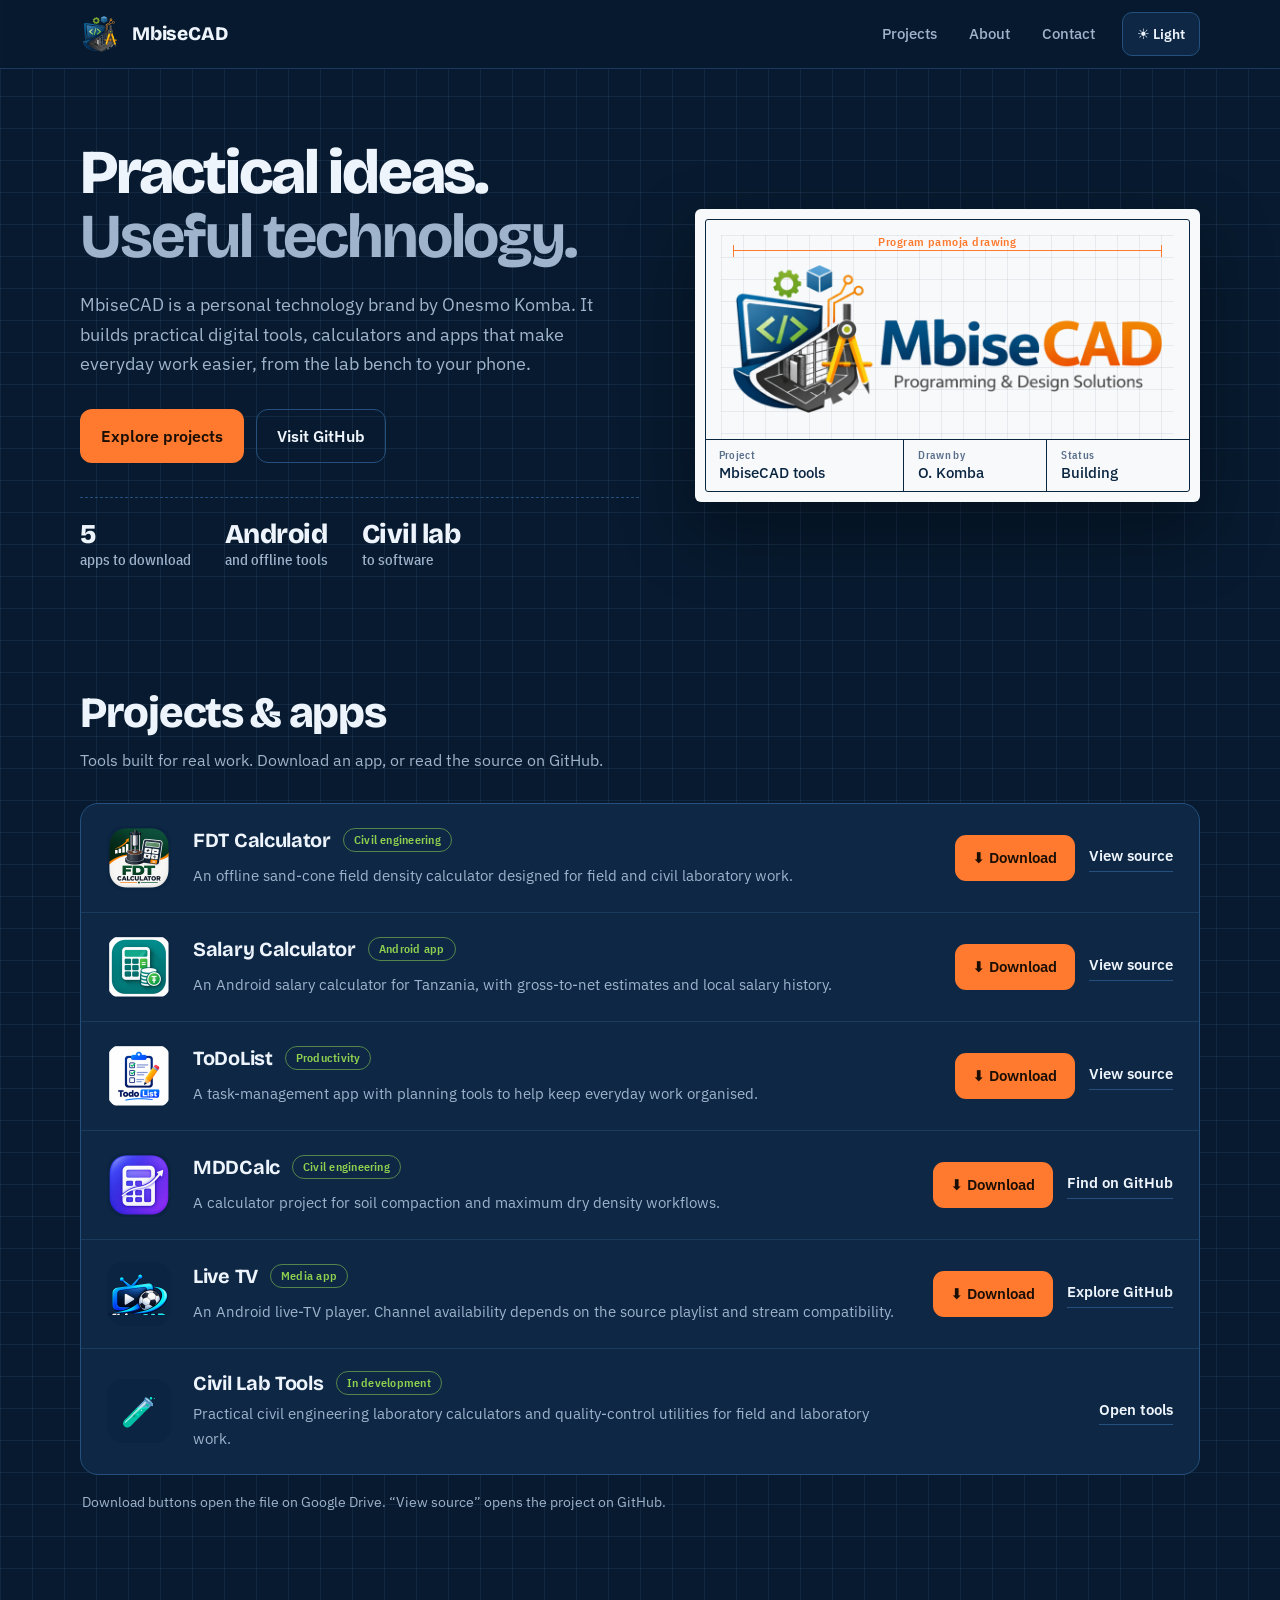
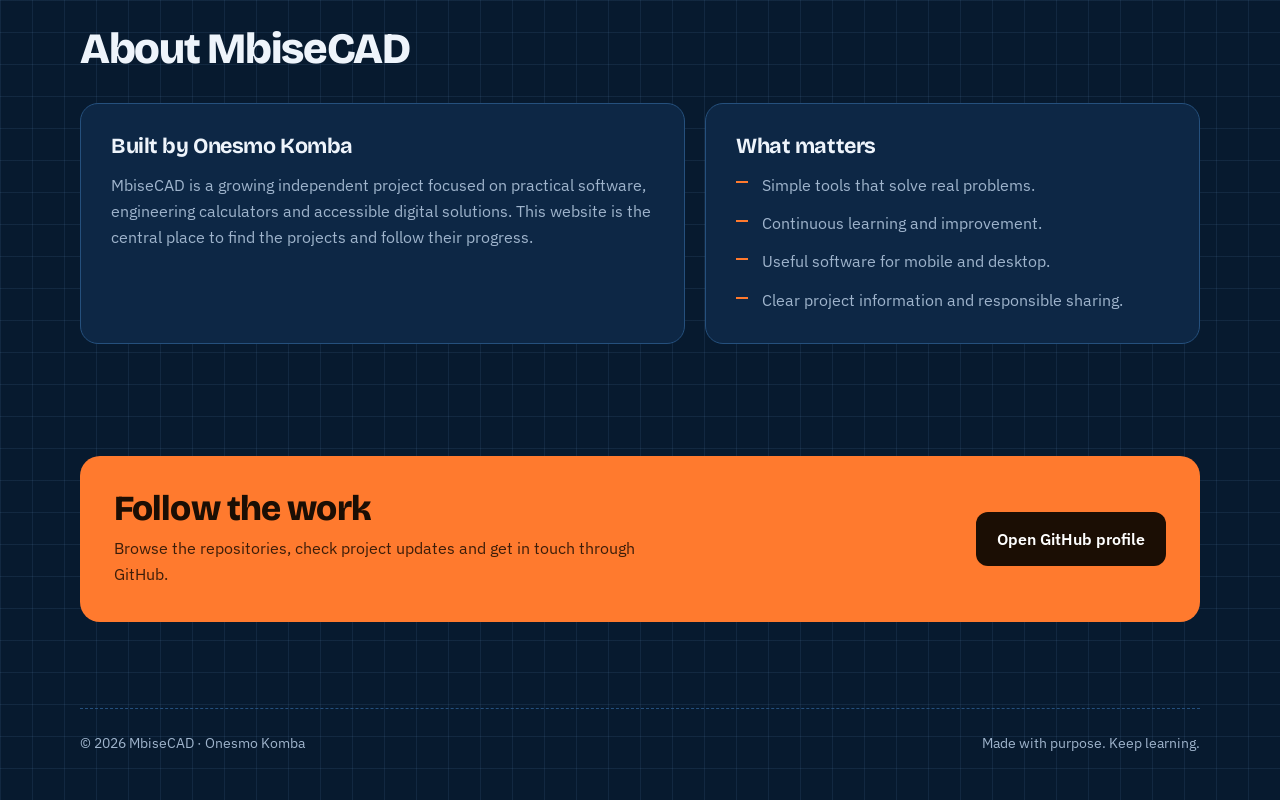
==== index.html @ a4524c9a "Update index.html" ====
<!doctype html>
<html lang="en">
<head>
  <meta charset="utf-8">
  <meta name="viewport" content="width=device-width, initial-scale=1">
  <meta name="theme-color" content="#071a2f">
  <link rel="icon" type="image/png" href="icons/mbisecad-mark.png">
  <link rel="apple-touch-icon" href="icons/mbisecad-mark.png">
  <meta name="description" content="MbiseCAD by Onesmo Komba — practical software, calculators and digital tools for engineers and everyday work.">
  <title>MbiseCAD — Program Pamoja Drawing</title>
  <link rel="preconnect" href="https://fonts.googleapis.com">
  <link rel="preconnect" href="https://fonts.gstatic.com" crossorigin>
  <link href="https://fonts.googleapis.com/css2?family=Bricolage+Grotesque:opsz,wght@12..96,500;12..96,700;12..96,800&family=IBM+Plex+Sans:wght@400;500;600&family=IBM+Plex+Sans+Condensed:wght@500;600&display=swap" rel="stylesheet">
  <style>
    :root{
      color-scheme:dark;
      --bg:#071a2f; --bg2:#0b2442; --panel:#0d2745; --line:#25507d; --line-soft:#1a3a5f;
      --text:#eef4fb; --muted:#9fb4cc; --orange:#ff7a2e; --orange-ink:#1b0e04; --green:#8fd14f;
      --grid:rgba(120,170,225,.10); --grid-strong:rgba(120,170,225,.18);
      --sheet:#f7f9fb; --sheet-ink:#0a2540; --sheet-line:#0a2540;
      --display:"Bricolage Grotesque","IBM Plex Sans",system-ui,sans-serif;
      --body:"IBM Plex Sans",system-ui,-apple-system,"Segoe UI",Roboto,Arial,sans-serif;
      --cond:"IBM Plex Sans Condensed","IBM Plex Sans",system-ui,sans-serif;
    }
    [data-theme="light"]{
      color-scheme:light;
      --bg:#f3f5f8; --bg2:#e9eef5; --panel:#ffffff; --line:#b9c6d8; --line-soft:#d9e1ec;
      --text:#0a2540; --muted:#4d6482; --orange:#e85d0c; --orange-ink:#ffffff; --green:#3f7d0a;
      --grid:rgba(10,37,64,.06); --grid-strong:rgba(10,37,64,.12);
    }
    *{box-sizing:border-box}
    html{scroll-behavior:smooth;scroll-padding-top:84px}
    body{margin:0;color:var(--text);font:400 1rem/1.65 var(--body);background-color:var(--bg);
      background-image:linear-gradient(var(--grid) 1px,transparent 1px),linear-gradient(90deg,var(--grid) 1px,transparent 1px);
      background-size:32px 32px;-webkit-font-smoothing:antialiased}
    a{color:inherit;text-decoration:none}
    img{max-width:100%}
    :focus-visible{outline:3px solid var(--orange);outline-offset:3px;border-radius:6px}
    .wrap{width:min(1120px,100% - 40px);margin-inline:auto}

    /* ---------- top bar ---------- */
    .topbar{position:sticky;top:0;z-index:10;background:color-mix(in srgb,var(--bg) 88%,transparent);backdrop-filter:blur(12px);border-bottom:1px solid var(--line-soft)}
    nav{display:flex;align-items:center;justify-content:space-between;gap:16px;min-height:68px}
    .brand{display:flex;align-items:center;gap:12px;font:800 1.2rem/1 var(--display);letter-spacing:-.01em}
    .logo{width:40px;height:40px;display:grid;place-items:center;border-radius:11px;background:var(--orange);color:var(--orange-ink);font-weight:800}
    .logo.has-img{background:none}
    .logo img{width:100%;height:100%;object-fit:contain;display:block}
    .navlinks{display:flex;align-items:center;gap:6px}
    .navlinks a.nl{padding:9px 13px;border-radius:10px;color:var(--muted);font-weight:500;font-size:.95rem}
    .navlinks a.nl:hover{color:var(--text);background:var(--bg2)}
    button{font:inherit;color:inherit;cursor:pointer}
    .theme{display:inline-flex;align-items:center;gap:8px;margin-left:8px;padding:9px 14px;border-radius:10px;border:1px solid var(--line);background:var(--panel);font-weight:600;font-size:.9rem}
    .theme:hover{border-color:var(--orange)}

    /* ---------- buttons ---------- */
    .btn{display:inline-flex;align-items:center;justify-content:center;gap:9px;padding:13px 20px;border-radius:12px;font-weight:600;border:1px solid transparent;transition:transform .15s,background .15s,border-color .15s}
    .btn.primary{background:var(--orange);color:var(--orange-ink)}
    .btn.primary:hover{transform:translateY(-1px);filter:brightness(1.06)}
    .btn.ghost{border-color:var(--line);background:transparent;color:var(--text)}
    .btn.ghost:hover{border-color:var(--orange)}

    /* ---------- hero ---------- */
    .hero{display:grid;grid-template-columns:minmax(0,1.05fr) minmax(0,.95fr);gap:56px;align-items:center;padding:72px 0 64px}
    .hero h1{font:800 clamp(2.4rem,5.2vw,3.9rem)/1.02 var(--display);letter-spacing:-.035em;margin:0 0 22px}
    .hero h1 span{display:block;color:var(--muted);font-weight:700}
    .lead{max-width:34rem;color:var(--muted);font-size:1.12rem;margin:0}
    .actions{display:flex;flex-wrap:wrap;gap:12px;margin-top:30px}
    .facts{display:grid;grid-template-columns:repeat(3,auto);justify-content:start;gap:10px 34px;margin:34px 0 0;padding:22px 0 0;border-top:1px dashed var(--line);list-style:none}
    .facts li{font:500 .95rem/1.3 var(--cond);color:var(--muted)}
    .facts b{display:block;font:800 1.7rem/1.1 var(--display);color:var(--text);letter-spacing:-.02em}

    /* drawing sheet (always light paper, like a printed drawing) */
    .sheet{position:relative;background:var(--sheet);color:var(--sheet-ink);border-radius:6px;padding:26px 26px 10px;box-shadow:0 30px 70px rgba(0,0,0,.35)}
    .sheet::before{content:"";position:absolute;inset:10px;border:1.5px solid var(--sheet-line);border-radius:3px;pointer-events:none}
    .sheet-art{position:relative;display:grid;place-items:center;padding:30px 12px 26px;
      background-image:linear-gradient(rgba(10,37,64,.07) 1px,transparent 1px),linear-gradient(90deg,rgba(10,37,64,.07) 1px,transparent 1px);background-size:22px 22px}
    .sheet-art img{width:100%;max-width:430px;height:auto;display:block}
    .dim-h{position:absolute;left:12px;right:12px;top:10px;height:12px;border-left:1.5px solid var(--orange);border-right:1.5px solid var(--orange);display:flex;align-items:center}
    .dim-h::before{content:"";flex:1;border-top:1.5px solid var(--orange)}
    .dim-h span{white-space:nowrap;position:absolute;left:50%;top:-9px;transform:translateX(-50%);background:var(--sheet);padding:0 8px;font:600 .72rem/1 var(--cond);color:var(--orange);letter-spacing:.04em}
    .titleblock{position:relative;display:grid;grid-template-columns:1.4fr 1fr 1fr;margin:0 -16px;border-top:1.5px solid var(--sheet-line)}
    .titleblock div{padding:9px 14px 10px;border-right:1.5px solid var(--sheet-line);font:500 .92rem/1.25 var(--body)}
    .titleblock div:last-child{border-right:0}
    .titleblock small{display:block;font:600 .68rem/1.2 var(--cond);color:#5a6f8a;letter-spacing:.03em;margin-bottom:2px}

    /* ---------- sections ---------- */
    section{padding:56px 0}
    .section-head{margin-bottom:30px;max-width:40rem}
    .section-head h2{font:800 clamp(1.9rem,4vw,2.7rem)/1.08 var(--display);letter-spacing:-.03em;margin:0 0 10px}
    .section-head p{margin:0;color:var(--muted)}

    /* ---------- project register ---------- */
    .register{border:1px solid var(--line);border-radius:18px;background:var(--panel);overflow:hidden}
    .project{display:grid;grid-template-columns:64px minmax(0,1fr) auto;gap:6px 22px;align-items:center;padding:22px 26px;border-top:1px solid var(--line-soft)}
    .project:first-child{border-top:0}
    .project:hover{background:color-mix(in srgb,var(--bg2) 60%,transparent)}
    .project-icon{grid-row:1 / span 2;width:64px;height:64px;border-radius:16px;overflow:hidden;display:grid;place-items:center;background:var(--bg2);font-size:1.8rem}
    .project-icon img{width:100%;height:100%;object-fit:contain;display:block}
    .project h3{margin:0;font:700 1.25rem/1.2 var(--display);letter-spacing:-.015em;display:flex;flex-wrap:wrap;align-items:center;gap:6px 12px}
    .tag{font:600 .74rem/1 var(--cond);letter-spacing:.02em;color:var(--green);border:1px solid color-mix(in srgb,var(--green) 55%,transparent);border-radius:99px;padding:5px 10px}
    .project p{grid-column:2;margin:0;color:var(--muted);font-size:.96rem;max-width:44rem}
    .links{grid-column:3;grid-row:1 / span 2;display:flex;align-items:center;gap:14px;justify-self:end}
    .dl{display:inline-flex;align-items:center;gap:8px;background:var(--orange);color:var(--orange-ink);font-weight:600;font-size:.93rem;padding:11px 18px;border-radius:11px;white-space:nowrap;transition:transform .15s,filter .15s}
    .dl:hover{transform:translateY(-1px);filter:brightness(1.07)}
    .project-link{font-weight:600;font-size:.93rem;color:var(--text);border-bottom:1.5px solid var(--line);padding-bottom:2px;white-space:nowrap}
    .project-link:hover{border-color:var(--orange)}
    .note{margin:16px 2px 0;color:var(--muted);font-size:.88rem}

    /* ---------- about ---------- */
    .about{display:grid;grid-template-columns:1.1fr .9fr;gap:20px}
    .panel{padding:30px;border:1px solid var(--line);border-radius:18px;background:var(--panel)}
    .panel h3{font:700 1.35rem/1.2 var(--display);letter-spacing:-.02em;margin:0 0 12px}
    .panel p{margin:0;color:var(--muted)}
    .panel ul{margin:0;padding:0;list-style:none;display:grid;gap:12px}
    .panel li{position:relative;padding-left:26px;color:var(--muted)}
    .panel li::before{content:"";position:absolute;left:0;top:.62em;width:12px;height:2px;background:var(--orange)}

    /* ---------- contact ---------- */
    .contact{display:flex;justify-content:space-between;align-items:center;gap:24px;padding:34px;border-radius:20px;background:var(--orange);color:var(--orange-ink)}
    .contact h2{font:800 clamp(1.6rem,3.4vw,2.2rem)/1.1 var(--display);letter-spacing:-.025em;margin:0 0 6px}
    .contact p{margin:0;max-width:34rem;opacity:.85}
    .contact .btn{background:var(--orange-ink);color:#fff;white-space:nowrap}
    [data-theme="light"] .contact .btn{background:#0a2540}

    footer{padding:30px 0 46px;color:var(--muted);font-size:.9rem}
    .foot{display:flex;justify-content:space-between;gap:10px 24px;flex-wrap:wrap;border-top:1px dashed var(--line);padding-top:22px}

    /* ---------- page-load reveal (hero only) ---------- */
    @media (prefers-reduced-motion:no-preference){
      .sheet{animation:draw .9s cubic-bezier(.2,.7,.2,1) both .1s}
      @keyframes draw{from{opacity:0;transform:translateY(14px)}to{opacity:1;transform:none}}
    }

    /* ---------- tablet ---------- */
    @media(max-width:900px){
      .hero{grid-template-columns:1fr;gap:40px;padding:48px 0 40px}
      .sheet{max-width:560px}
      .about{grid-template-columns:1fr}
      .project{grid-template-columns:64px minmax(0,1fr);padding:22px}
      .links{grid-column:1 / -1;grid-row:auto;justify-self:start;margin-top:12px}
      .project p{grid-column:2}
    }
    /* ---------- phone ---------- */
    @media(max-width:560px){
      .wrap{width:min(1120px,100% - 32px)}
      nav{min-height:60px}
      .navlinks a.nl{display:none}
      .hero{padding:34px 0 28px}
      .lead{font-size:1.05rem}
      .actions .btn{flex:1 1 100%}
      .facts{grid-template-columns:repeat(3,1fr);gap:12px 14px}.facts b{font-size:1.3rem}.facts li{font-size:.85rem}
      .sheet{padding:18px 18px 8px}
      .sheet::before{inset:7px}
      .sheet-art{padding:30px 4px 20px}
      .titleblock{margin:0 -11px;grid-template-columns:1fr 1fr}
      .titleblock div:first-child{grid-column:1 / -1;border-right:0;border-bottom:1.5px solid var(--sheet-line)}
      section{padding:38px 0}
      .project{grid-template-columns:52px minmax(0,1fr);gap:4px 14px;padding:18px 16px}
      .project-icon{width:52px;height:52px;border-radius:13px;grid-row:1}
      .project h3{font-size:1.12rem}
      .project p{grid-column:1 / -1;margin-top:8px}
      .links{width:100%}
      .dl{flex:1;justify-content:center;padding:13px 16px}
      .panel{padding:24px}
      .contact{flex-direction:column;align-items:stretch;padding:26px}
      .contact .btn{width:100%}
      .foot{flex-direction:column}
    }
  </style>
</head>
<body>
  <header class="topbar"><div class="wrap"><nav>
    <a class="brand" href="#home" aria-label="MbiseCAD home"><span class="logo has-img"><img src="icons/mbisecad-mark.png" alt="" width="40" height="40" onerror="this.parentNode.classList.remove('has-img');this.parentNode.textContent='M'"></span><span>MbiseCAD</span></a>
    <div class="navlinks"><a class="nl" href="#projects">Projects</a><a class="nl" href="#about">About</a><a class="nl" href="#contact">Contact</a><button class="theme" id="themeBtn" aria-label="Switch colour theme">☀️ Light</button></div>
  </nav></div></header>

  <main id="home" class="wrap">
    <section class="hero">
      <div>
        <h1>Practical ideas.<span>Useful technology.</span></h1>
        <p class="lead">MbiseCAD is a personal technology brand by Onesmo Komba. It builds practical digital tools, calculators and apps that make everyday work easier, from the lab bench to your phone.</p>
        <div class="actions"><a class="btn primary" href="#projects">Explore projects</a><a class="btn ghost" href="https://github.com/Onesmo3" target="_blank" rel="noopener">Visit GitHub</a></div>
        <ul class="facts"><li><b>5</b>apps to download</li><li><b>Android</b>and offline tools</li><li><b>Civil lab</b>to software</li></ul>
      </div>
      <aside class="sheet" aria-label="MbiseCAD drawing sheet">
        <div class="sheet-art"><div class="dim-h"><span>Program pamoja drawing</span></div><img src="icons/mbisecad.png" alt="MbiseCAD — Programming and Design Solutions" width="900" height="310"></div>
        <div class="titleblock">
          <div><small>Project</small>MbiseCAD tools</div>
          <div><small>Drawn by</small>O. Komba</div>
          <div><small>Status</small>Building</div>
        </div>
      </aside>
    </section>

    <section id="projects">
      <div class="section-head"><h2>Projects &amp; apps</h2><p>Tools built for real work. Download an app, or read the source on GitHub.</p></div>
      <div class="register">
        <article class="project"><div class="project-icon"><img src="icons/fdt-calculator.png" alt="" width="64" height="64" loading="lazy" onerror="this.parentNode.textContent='🧱'"></div><h3>FDT Calculator <span class="tag">Civil engineering</span></h3><p>An offline sand-cone field density calculator designed for field and civil laboratory work.</p><div class="links"><a class="dl" href="https://drive.google.com/file/d/1pfBmaiHFa2_1s1471nV9opbD_p_WuLFt/view?usp=drivesdk" target="_blank" rel="noopener" aria-label="Download FDT Calculator">⬇ Download</a><a class="project-link" href="https://github.com/Onesmo3/FDTCalculator" target="_blank" rel="noopener">View source</a></div></article>
        <article class="project"><div class="project-icon"><img src="icons/salary-calculator.png" alt="" width="64" height="64" loading="lazy" onerror="this.parentNode.textContent='💰'"></div><h3>Salary Calculator <span class="tag">Android app</span></h3><p>An Android salary calculator for Tanzania, with gross-to-net estimates and local salary history.</p><div class="links"><a class="dl" href="https://drive.google.com/file/d/1A5WQy_G2CgaFk5lJ-83B8U-H1wg8xvQA/view?usp=drivesdk" target="_blank" rel="noopener" aria-label="Download Salary Calculator">⬇ Download</a><a class="project-link" href="https://github.com/Onesmo3/salary-calculator" target="_blank" rel="noopener">View source</a></div></article>
        <article class="project"><div class="project-icon"><img src="icons/todolist.png" alt="" width="64" height="64" loading="lazy" onerror="this.parentNode.textContent='✅'"></div><h3>ToDoList <span class="tag">Productivity</span></h3><p>A task-management app with planning tools to help keep everyday work organised.</p><div class="links"><a class="dl" href="https://drive.google.com/file/d/1IDmyuLoMqn1oRq9Y16sAUbTruL3OjY_b/view?usp=drivesdk" target="_blank" rel="noopener" aria-label="Download ToDoList">⬇ Download</a><a class="project-link" href="https://github.com/Onesmo3/ToDoList" target="_blank" rel="noopener">View source</a></div></article>
        <article class="project"><div class="project-icon"><img src="icons/mddcalc.png" alt="" width="64" height="64" loading="lazy" onerror="this.parentNode.textContent='📐'"></div><h3>MDDCalc <span class="tag">Civil engineering</span></h3><p>A calculator project for soil compaction and maximum dry density workflows.</p><div class="links"><a class="dl" href="https://drive.google.com/file/d/1bcKDc5vq7shc47YhtPxCBYrmg8pyQi-m/view?usp=drivesdk" target="_blank" rel="noopener" aria-label="Download MDDCalc">⬇ Download</a><a class="project-link" href="https://github.com/Onesmo3?tab=repositories" target="_blank" rel="noopener">Find on GitHub</a></div></article>
        <article class="project"><div class="project-icon"><img src="icons/livetv.png" alt="" width="64" height="64" loading="lazy" onerror="this.parentNode.textContent='📺'"></div><h3>Live TV <span class="tag">Media app</span></h3><p>An Android live-TV player. Channel availability depends on the source playlist and stream compatibility.</p><div class="links"><a class="dl" href="https://drive.google.com/file/d/1sD_qbrTBcD0KZuTK9-Yahp0u1bMCgnyg/view?usp=drivesdk" target="_blank" rel="noopener" aria-label="Download Live TV">⬇ Download</a><a class="project-link" href="https://github.com/Onesmo3?tab=repositories" target="_blank" rel="noopener">Explore GitHub</a></div></article>
        <article class="project"><div class="project-icon"><img src="icons/civil-lab-tools.png" alt="" width="64" height="64" loading="lazy" onerror="this.parentNode.textContent='🧪'"></div><h3>Civil Lab Tools <span class="tag">In development</span></h3><p>Practical civil engineering laboratory calculators and quality-control utilities for field and laboratory work.</p><div class="links"><a class="project-link" href="civil-lab-tools.html">Open tools</a></div></article>
      </div>
      <p class="note">Download buttons open the file on Google Drive. “View source” opens the project on GitHub.</p>
    </section>

    <section id="about">
      <div class="section-head"><h2>About MbiseCAD</h2></div>
      <div class="about">
        <div class="panel"><h3>Built by Onesmo Komba</h3><p>MbiseCAD is a growing independent project focused on practical software, engineering calculators and accessible digital solutions. This website is the central place to find the projects and follow their progress.</p></div>
        <div class="panel"><h3>What matters</h3><ul><li>Simple tools that solve real problems.</li><li>Continuous learning and improvement.</li><li>Useful software for mobile and desktop.</li><li>Clear project information and responsible sharing.</li></ul></div>
      </div>
    </section>

    <section id="contact"><div class="contact"><div><h2>Follow the work</h2><p>Browse the repositories, check project updates and get in touch through GitHub.</p></div><a class="btn primary" href="https://github.com/Onesmo3" target="_blank" rel="noopener">Open GitHub profile</a></div></section>
  </main>

  <footer><div class="wrap"><div class="foot"><span>© <span id="year"></span> MbiseCAD · Onesmo Komba</span><span>Made with purpose. Keep learning.</span></div></div></footer>

  <script>
    const root=document.documentElement,btn=document.getElementById('themeBtn');
    function setTheme(theme){root.dataset.theme=theme;btn.textContent=theme==='dark'?'☀️ Light':'🌙 Dark';try{localStorage.setItem('mbisecad-theme',theme)}catch(e){}}
    let saved='dark';try{saved=localStorage.getItem('mbisecad-theme')||'dark'}catch(e){}setTheme(saved);
    btn.addEventListener('click',()=>setTheme(root.dataset.theme==='dark'?'light':'dark'));
    document.getElementById('year').textContent=new Date().getFullYear();
  </script>
</body>
</html>
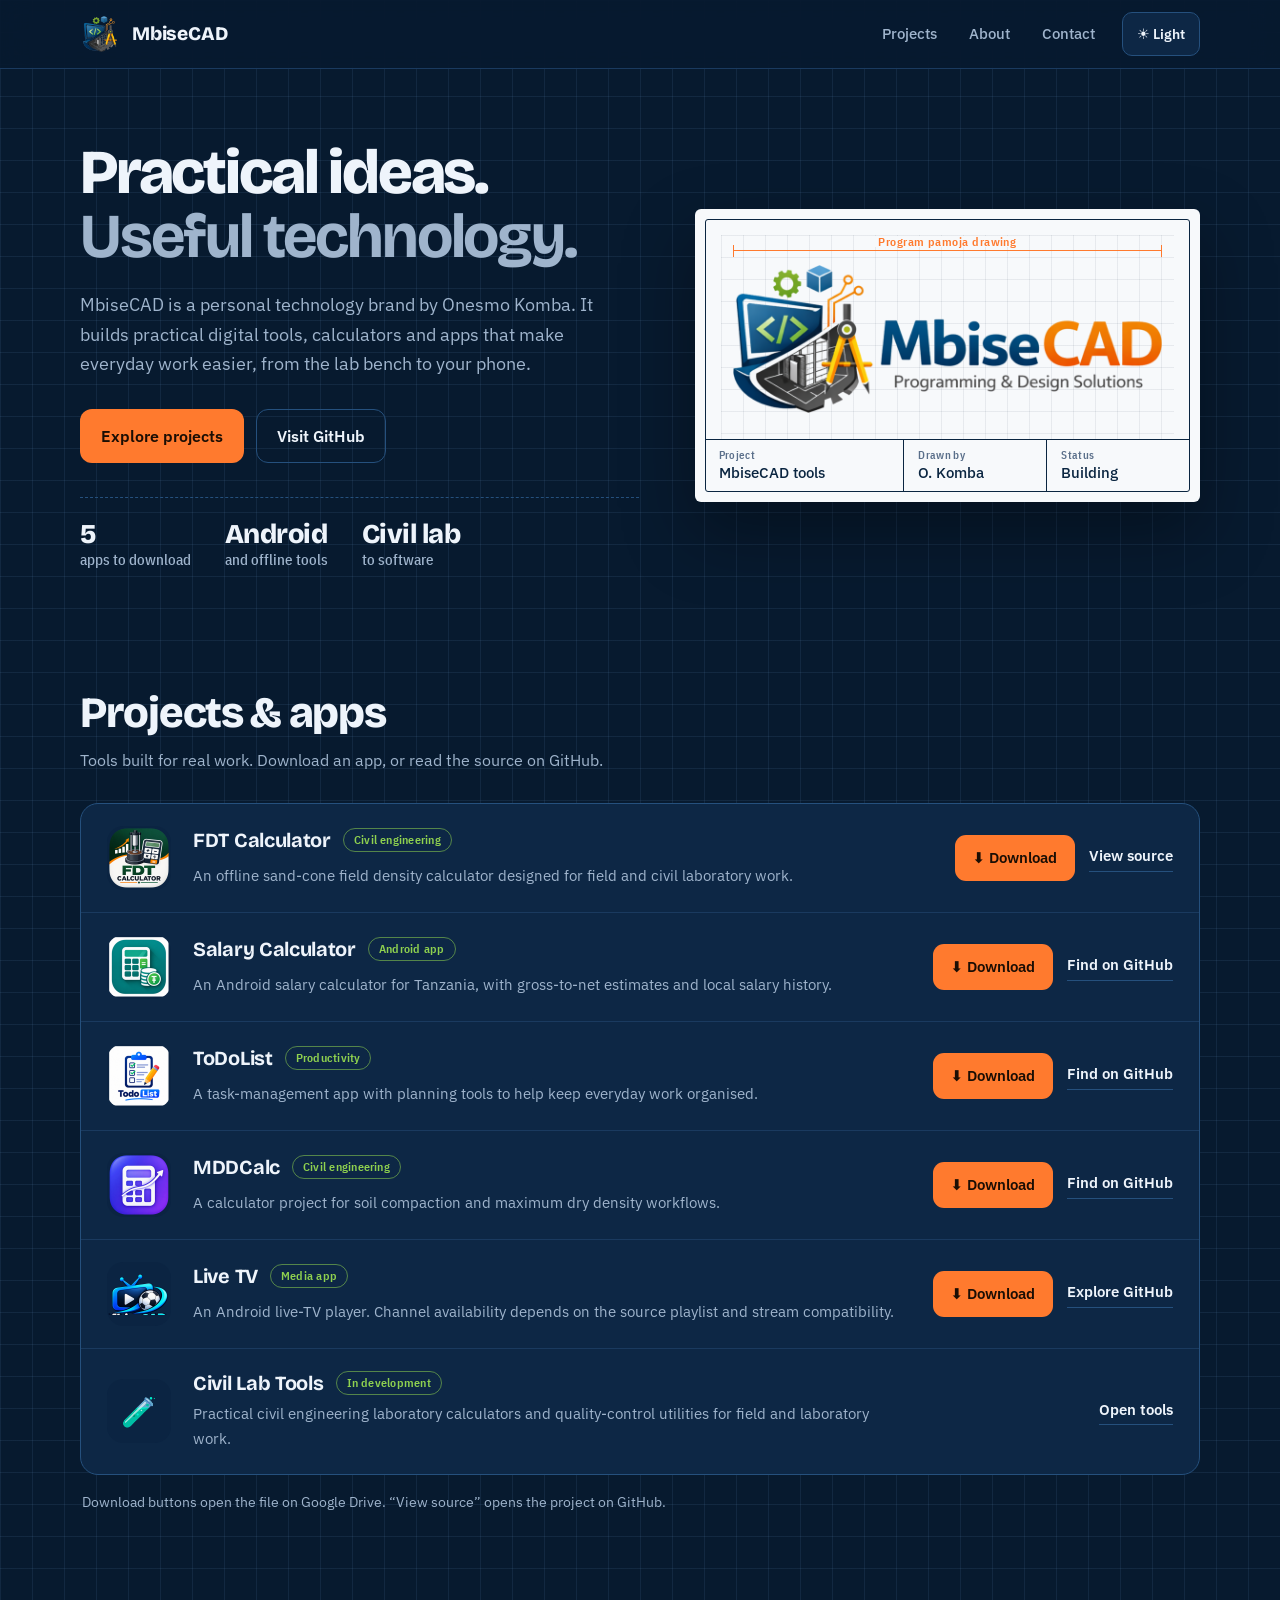
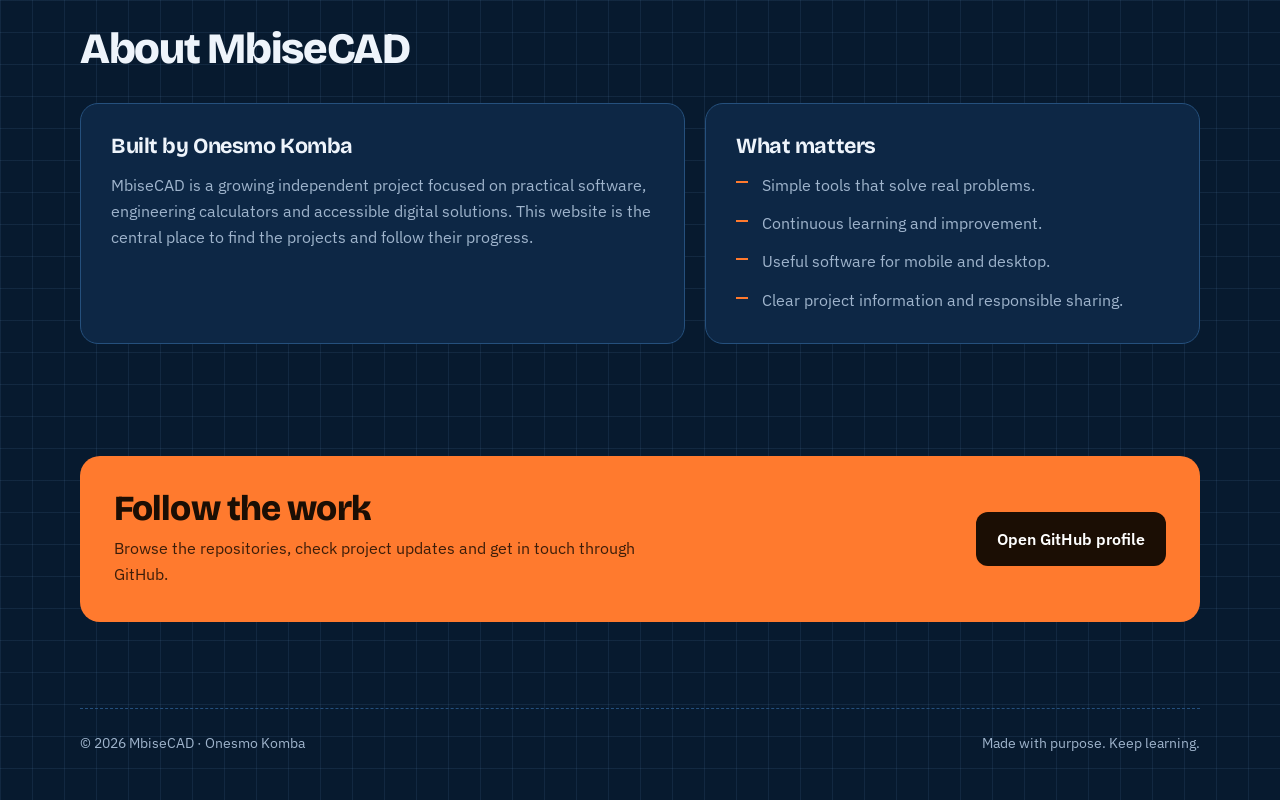
==== commit 2dfb485e: "Fix broken project source links - Salary Calculator repo does not exist, so point to the repositorie" ====
--- a/index.html
+++ b/index.html
@@ -196,8 +196,8 @@
       <div class="section-head"><h2>Projects &amp; apps</h2><p>Tools built for real work. Download an app, or read the source on GitHub.</p></div>
       <div class="register">
         <article class="project"><div class="project-icon"><img src="icons/fdt-calculator.png" alt="" width="64" height="64" loading="lazy" onerror="this.parentNode.textContent='🧱'"></div><h3>FDT Calculator <span class="tag">Civil engineering</span></h3><p>An offline sand-cone field density calculator designed for field and civil laboratory work.</p><div class="links"><a class="dl" href="https://drive.google.com/file/d/1pfBmaiHFa2_1s1471nV9opbD_p_WuLFt/view?usp=drivesdk" target="_blank" rel="noopener" aria-label="Download FDT Calculator">⬇ Download</a><a class="project-link" href="https://github.com/Onesmo3/FDTCalculator" target="_blank" rel="noopener">View source</a></div></article>
-        <article class="project"><div class="project-icon"><img src="icons/salary-calculator.png" alt="" width="64" height="64" loading="lazy" onerror="this.parentNode.textContent='💰'"></div><h3>Salary Calculator <span class="tag">Android app</span></h3><p>An Android salary calculator for Tanzania, with gross-to-net estimates and local salary history.</p><div class="links"><a class="dl" href="https://drive.google.com/file/d/1A5WQy_G2CgaFk5lJ-83B8U-H1wg8xvQA/view?usp=drivesdk" target="_blank" rel="noopener" aria-label="Download Salary Calculator">⬇ Download</a><a class="project-link" href="https://github.com/Onesmo3/salary-calculator" target="_blank" rel="noopener">View source</a></div></article>
-        <article class="project"><div class="project-icon"><img src="icons/todolist.png" alt="" width="64" height="64" loading="lazy" onerror="this.parentNode.textContent='✅'"></div><h3>ToDoList <span class="tag">Productivity</span></h3><p>A task-management app with planning tools to help keep everyday work organised.</p><div class="links"><a class="dl" href="https://drive.google.com/file/d/1IDmyuLoMqn1oRq9Y16sAUbTruL3OjY_b/view?usp=drivesdk" target="_blank" rel="noopener" aria-label="Download ToDoList">⬇ Download</a><a class="project-link" href="https://github.com/Onesmo3/ToDoList" target="_blank" rel="noopener">View source</a></div></article>
+        <article class="project"><div class="project-icon"><img src="icons/salary-calculator.png" alt="" width="64" height="64" loading="lazy" onerror="this.parentNode.textContent='💰'"></div><h3>Salary Calculator <span class="tag">Android app</span></h3><p>An Android salary calculator for Tanzania, with gross-to-net estimates and local salary history.</p><div class="links"><a class="dl" href="https://drive.google.com/file/d/1A5WQy_G2CgaFk5lJ-83B8U-H1wg8xvQA/view?usp=drivesdk" target="_blank" rel="noopener" aria-label="Download Salary Calculator">⬇ Download</a><a class="project-link" href="https://github.com/Onesmo3?tab=repositories" target="_blank" rel="noopener">Find on GitHub</a></div></article>
+        <article class="project"><div class="project-icon"><img src="icons/todolist.png" alt="" width="64" height="64" loading="lazy" onerror="this.parentNode.textContent='✅'"></div><h3>ToDoList <span class="tag">Productivity</span></h3><p>A task-management app with planning tools to help keep everyday work organised.</p><div class="links"><a class="dl" href="https://drive.google.com/file/d/1IDmyuLoMqn1oRq9Y16sAUbTruL3OjY_b/view?usp=drivesdk" target="_blank" rel="noopener" aria-label="Download ToDoList">⬇ Download</a><a class="project-link" href="https://github.com/Onesmo3?tab=repositories" target="_blank" rel="noopener">Find on GitHub</a></div></article>
         <article class="project"><div class="project-icon"><img src="icons/mddcalc.png" alt="" width="64" height="64" loading="lazy" onerror="this.parentNode.textContent='📐'"></div><h3>MDDCalc <span class="tag">Civil engineering</span></h3><p>A calculator project for soil compaction and maximum dry density workflows.</p><div class="links"><a class="dl" href="https://drive.google.com/file/d/1bcKDc5vq7shc47YhtPxCBYrmg8pyQi-m/view?usp=drivesdk" target="_blank" rel="noopener" aria-label="Download MDDCalc">⬇ Download</a><a class="project-link" href="https://github.com/Onesmo3?tab=repositories" target="_blank" rel="noopener">Find on GitHub</a></div></article>
         <article class="project"><div class="project-icon"><img src="icons/livetv.png" alt="" width="64" height="64" loading="lazy" onerror="this.parentNode.textContent='📺'"></div><h3>Live TV <span class="tag">Media app</span></h3><p>An Android live-TV player. Channel availability depends on the source playlist and stream compatibility.</p><div class="links"><a class="dl" href="https://drive.google.com/file/d/1sD_qbrTBcD0KZuTK9-Yahp0u1bMCgnyg/view?usp=drivesdk" target="_blank" rel="noopener" aria-label="Download Live TV">⬇ Download</a><a class="project-link" href="https://github.com/Onesmo3?tab=repositories" target="_blank" rel="noopener">Explore GitHub</a></div></article>
         <article class="project"><div class="project-icon"><img src="icons/civil-lab-tools.png" alt="" width="64" height="64" loading="lazy" onerror="this.parentNode.textContent='🧪'"></div><h3>Civil Lab Tools <span class="tag">In development</span></h3><p>Practical civil engineering laboratory calculators and quality-control utilities for field and laboratory work.</p><div class="links"><a class="project-link" href="civil-lab-tools.html">Open tools</a></div></article>
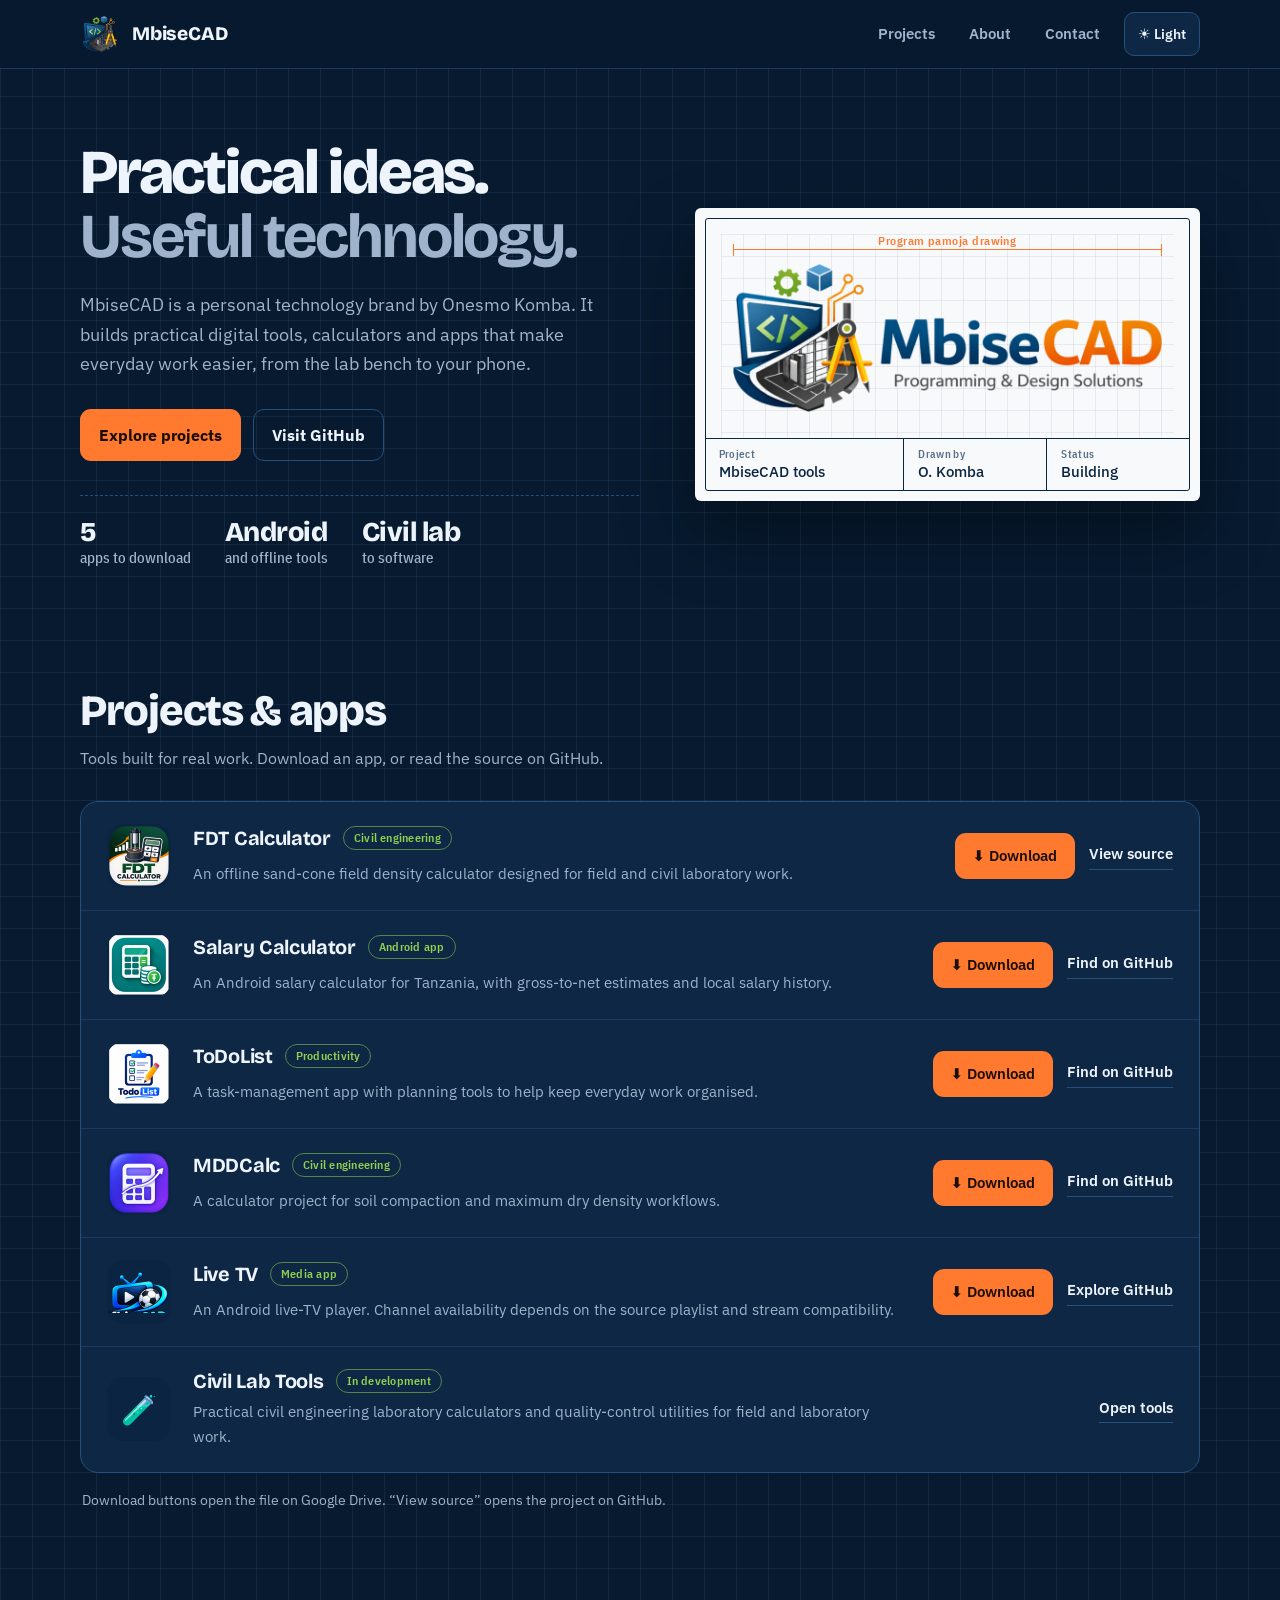
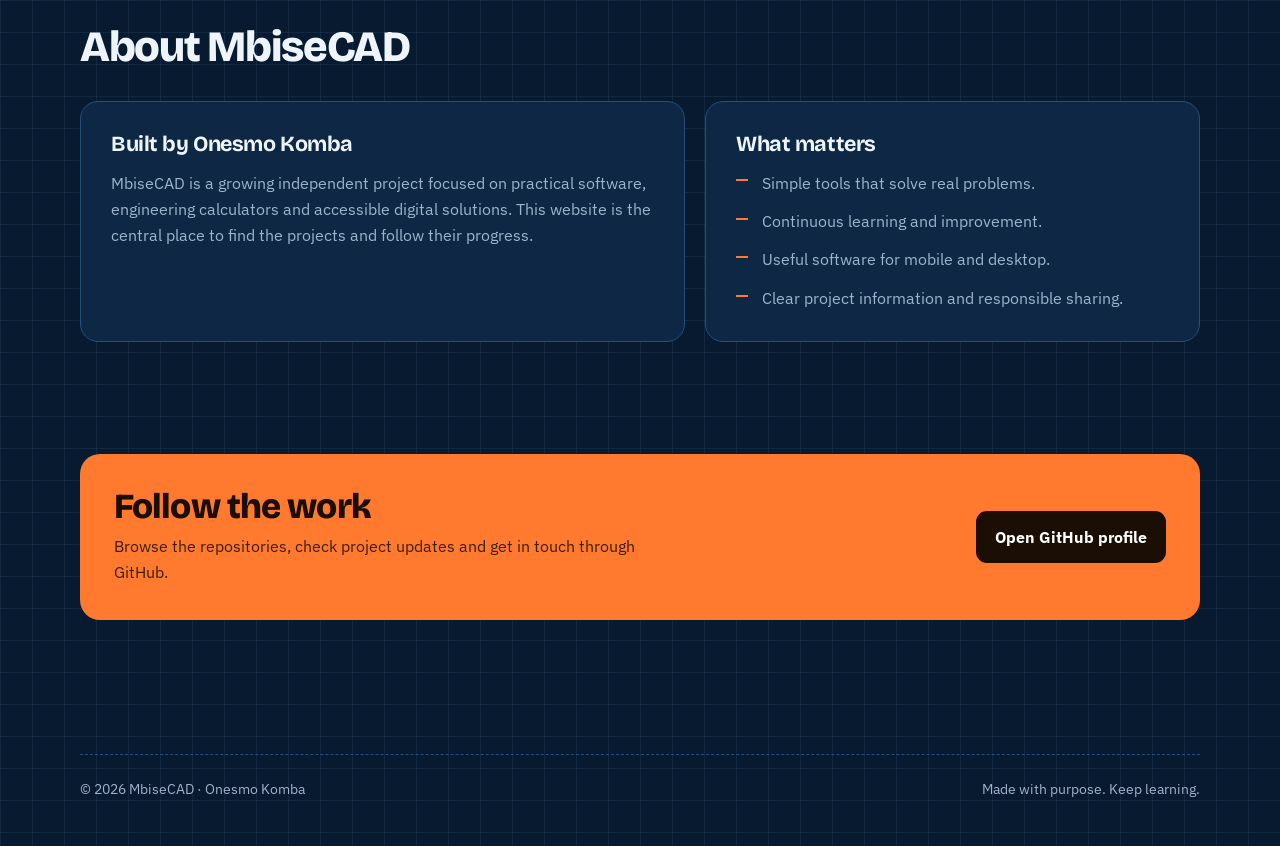
==== commit e5e68bfa: "Unify site CSS and add shared tool utilities - Move index.html inline CSS into assets/shared.css + a" ====
--- a/index.html
+++ b/index.html
@@ -11,167 +11,17 @@
   <link rel="preconnect" href="https://fonts.googleapis.com">
   <link rel="preconnect" href="https://fonts.gstatic.com" crossorigin>
   <link href="https://fonts.googleapis.com/css2?family=Bricolage+Grotesque:opsz,wght@12..96,500;12..96,700;12..96,800&family=IBM+Plex+Sans:wght@400;500;600&family=IBM+Plex+Sans+Condensed:wght@500;600&display=swap" rel="stylesheet">
-  <style>
-    :root{
-      color-scheme:dark;
-      --bg:#071a2f; --bg2:#0b2442; --panel:#0d2745; --line:#25507d; --line-soft:#1a3a5f;
-      --text:#eef4fb; --muted:#9fb4cc; --orange:#ff7a2e; --orange-ink:#1b0e04; --green:#8fd14f;
-      --grid:rgba(120,170,225,.10); --grid-strong:rgba(120,170,225,.18);
-      --sheet:#f7f9fb; --sheet-ink:#0a2540; --sheet-line:#0a2540;
-      --display:"Bricolage Grotesque","IBM Plex Sans",system-ui,sans-serif;
-      --body:"IBM Plex Sans",system-ui,-apple-system,"Segoe UI",Roboto,Arial,sans-serif;
-      --cond:"IBM Plex Sans Condensed","IBM Plex Sans",system-ui,sans-serif;
-    }
-    [data-theme="light"]{
-      color-scheme:light;
-      --bg:#f3f5f8; --bg2:#e9eef5; --panel:#ffffff; --line:#b9c6d8; --line-soft:#d9e1ec;
-      --text:#0a2540; --muted:#4d6482; --orange:#e85d0c; --orange-ink:#ffffff; --green:#3f7d0a;
-      --grid:rgba(10,37,64,.06); --grid-strong:rgba(10,37,64,.12);
-    }
-    *{box-sizing:border-box}
-    html{scroll-behavior:smooth;scroll-padding-top:84px}
-    body{margin:0;color:var(--text);font:400 1rem/1.65 var(--body);background-color:var(--bg);
-      background-image:linear-gradient(var(--grid) 1px,transparent 1px),linear-gradient(90deg,var(--grid) 1px,transparent 1px);
-      background-size:32px 32px;-webkit-font-smoothing:antialiased}
-    a{color:inherit;text-decoration:none}
-    img{max-width:100%}
-    :focus-visible{outline:3px solid var(--orange);outline-offset:3px;border-radius:6px}
-    .wrap{width:min(1120px,100% - 40px);margin-inline:auto}
-
-    /* ---------- top bar ---------- */
-    .topbar{position:sticky;top:0;z-index:10;background:color-mix(in srgb,var(--bg) 88%,transparent);backdrop-filter:blur(12px);border-bottom:1px solid var(--line-soft)}
-    nav{display:flex;align-items:center;justify-content:space-between;gap:16px;min-height:68px}
-    .brand{display:flex;align-items:center;gap:12px;font:800 1.2rem/1 var(--display);letter-spacing:-.01em}
-    .logo{width:40px;height:40px;display:grid;place-items:center;border-radius:11px;background:var(--orange);color:var(--orange-ink);font-weight:800}
-    .logo.has-img{background:none}
-    .logo img{width:100%;height:100%;object-fit:contain;display:block}
-    .navlinks{display:flex;align-items:center;gap:6px}
-    .navlinks a.nl{padding:9px 13px;border-radius:10px;color:var(--muted);font-weight:500;font-size:.95rem}
-    .navlinks a.nl:hover{color:var(--text);background:var(--bg2)}
-    button{font:inherit;color:inherit;cursor:pointer}
-    .theme{display:inline-flex;align-items:center;gap:8px;margin-left:8px;padding:9px 14px;border-radius:10px;border:1px solid var(--line);background:var(--panel);font-weight:600;font-size:.9rem}
-    .theme:hover{border-color:var(--orange)}
-
-    /* ---------- buttons ---------- */
-    .btn{display:inline-flex;align-items:center;justify-content:center;gap:9px;padding:13px 20px;border-radius:12px;font-weight:600;border:1px solid transparent;transition:transform .15s,background .15s,border-color .15s}
-    .btn.primary{background:var(--orange);color:var(--orange-ink)}
-    .btn.primary:hover{transform:translateY(-1px);filter:brightness(1.06)}
-    .btn.ghost{border-color:var(--line);background:transparent;color:var(--text)}
-    .btn.ghost:hover{border-color:var(--orange)}
-
-    /* ---------- hero ---------- */
-    .hero{display:grid;grid-template-columns:minmax(0,1.05fr) minmax(0,.95fr);gap:56px;align-items:center;padding:72px 0 64px}
-    .hero h1{font:800 clamp(2.4rem,5.2vw,3.9rem)/1.02 var(--display);letter-spacing:-.035em;margin:0 0 22px}
-    .hero h1 span{display:block;color:var(--muted);font-weight:700}
-    .lead{max-width:34rem;color:var(--muted);font-size:1.12rem;margin:0}
-    .actions{display:flex;flex-wrap:wrap;gap:12px;margin-top:30px}
-    .facts{display:grid;grid-template-columns:repeat(3,auto);justify-content:start;gap:10px 34px;margin:34px 0 0;padding:22px 0 0;border-top:1px dashed var(--line);list-style:none}
-    .facts li{font:500 .95rem/1.3 var(--cond);color:var(--muted)}
-    .facts b{display:block;font:800 1.7rem/1.1 var(--display);color:var(--text);letter-spacing:-.02em}
-
-    /* drawing sheet (always light paper, like a printed drawing) */
-    .sheet{position:relative;background:var(--sheet);color:var(--sheet-ink);border-radius:6px;padding:26px 26px 10px;box-shadow:0 30px 70px rgba(0,0,0,.35)}
-    .sheet::before{content:"";position:absolute;inset:10px;border:1.5px solid var(--sheet-line);border-radius:3px;pointer-events:none}
-    .sheet-art{position:relative;display:grid;place-items:center;padding:30px 12px 26px;
-      background-image:linear-gradient(rgba(10,37,64,.07) 1px,transparent 1px),linear-gradient(90deg,rgba(10,37,64,.07) 1px,transparent 1px);background-size:22px 22px}
-    .sheet-art img{width:100%;max-width:430px;height:auto;display:block}
-    .dim-h{position:absolute;left:12px;right:12px;top:10px;height:12px;border-left:1.5px solid var(--orange);border-right:1.5px solid var(--orange);display:flex;align-items:center}
-    .dim-h::before{content:"";flex:1;border-top:1.5px solid var(--orange)}
-    .dim-h span{white-space:nowrap;position:absolute;left:50%;top:-9px;transform:translateX(-50%);background:var(--sheet);padding:0 8px;font:600 .72rem/1 var(--cond);color:var(--orange);letter-spacing:.04em}
-    .titleblock{position:relative;display:grid;grid-template-columns:1.4fr 1fr 1fr;margin:0 -16px;border-top:1.5px solid var(--sheet-line)}
-    .titleblock div{padding:9px 14px 10px;border-right:1.5px solid var(--sheet-line);font:500 .92rem/1.25 var(--body)}
-    .titleblock div:last-child{border-right:0}
-    .titleblock small{display:block;font:600 .68rem/1.2 var(--cond);color:#5a6f8a;letter-spacing:.03em;margin-bottom:2px}
-
-    /* ---------- sections ---------- */
-    section{padding:56px 0}
-    .section-head{margin-bottom:30px;max-width:40rem}
-    .section-head h2{font:800 clamp(1.9rem,4vw,2.7rem)/1.08 var(--display);letter-spacing:-.03em;margin:0 0 10px}
-    .section-head p{margin:0;color:var(--muted)}
-
-    /* ---------- project register ---------- */
-    .register{border:1px solid var(--line);border-radius:18px;background:var(--panel);overflow:hidden}
-    .project{display:grid;grid-template-columns:64px minmax(0,1fr) auto;gap:6px 22px;align-items:center;padding:22px 26px;border-top:1px solid var(--line-soft)}
-    .project:first-child{border-top:0}
-    .project:hover{background:color-mix(in srgb,var(--bg2) 60%,transparent)}
-    .project-icon{grid-row:1 / span 2;width:64px;height:64px;border-radius:16px;overflow:hidden;display:grid;place-items:center;background:var(--bg2);font-size:1.8rem}
-    .project-icon img{width:100%;height:100%;object-fit:contain;display:block}
-    .project h3{margin:0;font:700 1.25rem/1.2 var(--display);letter-spacing:-.015em;display:flex;flex-wrap:wrap;align-items:center;gap:6px 12px}
-    .tag{font:600 .74rem/1 var(--cond);letter-spacing:.02em;color:var(--green);border:1px solid color-mix(in srgb,var(--green) 55%,transparent);border-radius:99px;padding:5px 10px}
-    .project p{grid-column:2;margin:0;color:var(--muted);font-size:.96rem;max-width:44rem}
-    .links{grid-column:3;grid-row:1 / span 2;display:flex;align-items:center;gap:14px;justify-self:end}
-    .dl{display:inline-flex;align-items:center;gap:8px;background:var(--orange);color:var(--orange-ink);font-weight:600;font-size:.93rem;padding:11px 18px;border-radius:11px;white-space:nowrap;transition:transform .15s,filter .15s}
-    .dl:hover{transform:translateY(-1px);filter:brightness(1.07)}
-    .project-link{font-weight:600;font-size:.93rem;color:var(--text);border-bottom:1.5px solid var(--line);padding-bottom:2px;white-space:nowrap}
-    .project-link:hover{border-color:var(--orange)}
-    .note{margin:16px 2px 0;color:var(--muted);font-size:.88rem}
-
-    /* ---------- about ---------- */
-    .about{display:grid;grid-template-columns:1.1fr .9fr;gap:20px}
-    .panel{padding:30px;border:1px solid var(--line);border-radius:18px;background:var(--panel)}
-    .panel h3{font:700 1.35rem/1.2 var(--display);letter-spacing:-.02em;margin:0 0 12px}
-    .panel p{margin:0;color:var(--muted)}
-    .panel ul{margin:0;padding:0;list-style:none;display:grid;gap:12px}
-    .panel li{position:relative;padding-left:26px;color:var(--muted)}
-    .panel li::before{content:"";position:absolute;left:0;top:.62em;width:12px;height:2px;background:var(--orange)}
-
-    /* ---------- contact ---------- */
-    .contact{display:flex;justify-content:space-between;align-items:center;gap:24px;padding:34px;border-radius:20px;background:var(--orange);color:var(--orange-ink)}
-    .contact h2{font:800 clamp(1.6rem,3.4vw,2.2rem)/1.1 var(--display);letter-spacing:-.025em;margin:0 0 6px}
-    .contact p{margin:0;max-width:34rem;opacity:.85}
-    .contact .btn{background:var(--orange-ink);color:#fff;white-space:nowrap}
-    [data-theme="light"] .contact .btn{background:#0a2540}
-
-    footer{padding:30px 0 46px;color:var(--muted);font-size:.9rem}
-    .foot{display:flex;justify-content:space-between;gap:10px 24px;flex-wrap:wrap;border-top:1px dashed var(--line);padding-top:22px}
-
-    /* ---------- page-load reveal (hero only) ---------- */
-    @media (prefers-reduced-motion:no-preference){
-      .sheet{animation:draw .9s cubic-bezier(.2,.7,.2,1) both .1s}
-      @keyframes draw{from{opacity:0;transform:translateY(14px)}to{opacity:1;transform:none}}
-    }
-
-    /* ---------- tablet ---------- */
-    @media(max-width:900px){
-      .hero{grid-template-columns:1fr;gap:40px;padding:48px 0 40px}
-      .sheet{max-width:560px}
-      .about{grid-template-columns:1fr}
-      .project{grid-template-columns:64px minmax(0,1fr);padding:22px}
-      .links{grid-column:1 / -1;grid-row:auto;justify-self:start;margin-top:12px}
-      .project p{grid-column:2}
-    }
-    /* ---------- phone ---------- */
-    @media(max-width:560px){
-      .wrap{width:min(1120px,100% - 32px)}
-      nav{min-height:60px}
-      .navlinks a.nl{display:none}
-      .hero{padding:34px 0 28px}
-      .lead{font-size:1.05rem}
-      .actions .btn{flex:1 1 100%}
-      .facts{grid-template-columns:repeat(3,1fr);gap:12px 14px}.facts b{font-size:1.3rem}.facts li{font-size:.85rem}
-      .sheet{padding:18px 18px 8px}
-      .sheet::before{inset:7px}
-      .sheet-art{padding:30px 4px 20px}
-      .titleblock{margin:0 -11px;grid-template-columns:1fr 1fr}
-      .titleblock div:first-child{grid-column:1 / -1;border-right:0;border-bottom:1.5px solid var(--sheet-line)}
-      section{padding:38px 0}
-      .project{grid-template-columns:52px minmax(0,1fr);gap:4px 14px;padding:18px 16px}
-      .project-icon{width:52px;height:52px;border-radius:13px;grid-row:1}
-      .project h3{font-size:1.12rem}
-      .project p{grid-column:1 / -1;margin-top:8px}
-      .links{width:100%}
-      .dl{flex:1;justify-content:center;padding:13px 16px}
-      .panel{padding:24px}
-      .contact{flex-direction:column;align-items:stretch;padding:26px}
-      .contact .btn{width:100%}
-      .foot{flex-direction:column}
-    }
-  </style>
+  <link rel="stylesheet" href="assets/shared.css">
+  <link rel="stylesheet" href="assets/home.css">
+  <script>
+    /* Weka theme mapema ili kuepuka flash ya rangi */
+    try{document.documentElement.dataset.theme=localStorage.getItem('mbisecad-theme')||'dark'}catch(e){document.documentElement.dataset.theme='dark'}
+  </script>
 </head>
 <body>
   <header class="topbar"><div class="wrap"><nav>
-    <a class="brand" href="#home" aria-label="MbiseCAD home"><span class="logo has-img"><img src="icons/mbisecad-mark.png" alt="" width="40" height="40" onerror="this.parentNode.classList.remove('has-img');this.parentNode.textContent='M'"></span><span>MbiseCAD</span></a>
-    <div class="navlinks"><a class="nl" href="#projects">Projects</a><a class="nl" href="#about">About</a><a class="nl" href="#contact">Contact</a><button class="theme" id="themeBtn" aria-label="Switch colour theme">☀️ Light</button></div>
+    <a class="brand" href="#home" aria-label="MbiseCAD home"><span class="logo logo-badge has-img"><img src="icons/mbisecad-mark.png" alt="" width="40" height="40" onerror="this.parentNode.classList.remove('has-img');this.parentNode.textContent='M'"></span><span>MbiseCAD</span></a>
+    <div class="navright"><a class="navlink" href="#projects">Projects</a><a class="navlink" href="#about">About</a><a class="navlink" href="#contact">Contact</a><button class="theme" id="themeBtn" aria-label="Switch colour theme">☀️ Light</button></div>
   </nav></div></header>
 
   <main id="home" class="wrap">
@@ -218,12 +68,6 @@
 
   <footer><div class="wrap"><div class="foot"><span>© <span id="year"></span> MbiseCAD · Onesmo Komba</span><span>Made with purpose. Keep learning.</span></div></div></footer>
 
-  <script>
-    const root=document.documentElement,btn=document.getElementById('themeBtn');
-    function setTheme(theme){root.dataset.theme=theme;btn.textContent=theme==='dark'?'☀️ Light':'🌙 Dark';try{localStorage.setItem('mbisecad-theme',theme)}catch(e){}}
-    let saved='dark';try{saved=localStorage.getItem('mbisecad-theme')||'dark'}catch(e){}setTheme(saved);
-    btn.addEventListener('click',()=>setTheme(root.dataset.theme==='dark'?'light':'dark'));
-    document.getElementById('year').textContent=new Date().getFullYear();
-  </script>
+  <script src="assets/shared.js"></script>
 </body>
 </html>
--- a/assets/shared.css
+++ b/assets/shared.css
@@ -0,0 +1,175 @@
+/* ==========================================================
+   MbiseCAD — shared.css
+   Design tokens, layout na components za pamoja kwa kurasa zote.
+   Ukurasa wa nyumbani unaongeza assets/home.css.
+   ========================================================== */
+
+:root{
+  color-scheme:dark;
+  --bg:#071a2f; --bg2:#0b2442; --panel:#0d2745;
+  --line:#25507d; --line-soft:#1a3a5f;
+  --text:#eef4fb; --muted:#9fb4cc;
+  --orange:#ff7a2e; --orange-ink:#1b0e04; --green:#8fd14f;
+  --grid:rgba(120,170,225,.10); --grid-strong:rgba(120,170,225,.18);
+  --sheet:#f7f9fb; --sheet-ink:#0a2540; --sheet-line:#0a2540;
+  --display:"Bricolage Grotesque","IBM Plex Sans",system-ui,sans-serif;
+  --body:"IBM Plex Sans",system-ui,-apple-system,"Segoe UI",Roboto,Arial,sans-serif;
+  --cond:"IBM Plex Sans Condensed","IBM Plex Sans",system-ui,sans-serif;
+}
+[data-theme="light"]{
+  color-scheme:light;
+  --bg:#f3f5f8; --bg2:#e9eef5; --panel:#ffffff;
+  --line:#b9c6d8; --line-soft:#d9e1ec;
+  --text:#0a2540; --muted:#4d6482;
+  --orange:#e85d0c; --orange-ink:#ffffff; --green:#3f7d0a;
+  --grid:rgba(10,37,64,.06); --grid-strong:rgba(10,37,64,.12);
+}
+
+/* ---------- base ---------- */
+*{box-sizing:border-box}
+html{scroll-behavior:smooth;scroll-padding-top:84px}
+body{
+  margin:0; color:var(--text); font:400 1rem/1.65 var(--body);
+  background:var(--bg);
+  background-image:linear-gradient(var(--grid) 1px,transparent 1px),linear-gradient(90deg,var(--grid) 1px,transparent 1px);
+  background-size:32px 32px;
+  -webkit-font-smoothing:antialiased;
+}
+a{color:inherit;text-decoration:none}
+img{max-width:100%}
+button,input,select{font:inherit}
+button{cursor:pointer}
+.wrap{width:min(1120px,100% - 40px);margin:auto}
+:focus-visible{outline:3px solid var(--orange);outline-offset:3px;border-radius:6px}
+
+/* ---------- top bar ---------- */
+.topbar{position:sticky;top:0;z-index:10;background:color-mix(in srgb,var(--bg) 88%,transparent);backdrop-filter:blur(12px);border-bottom:1px solid var(--line-soft)}
+nav{display:flex;align-items:center;justify-content:space-between;gap:16px;min-height:68px}
+.brand{display:flex;align-items:center;gap:12px;font:800 1.2rem/1 var(--display);letter-spacing:-.01em}
+.logo{width:40px;height:40px;border-radius:11px;object-fit:contain;display:block}
+.logo-badge{display:grid;place-items:center;background:var(--orange);color:var(--orange-ink);font-weight:800}
+.logo-badge img{width:100%;height:100%;object-fit:contain;display:block}
+.logo-badge.has-img{background:none}
+.navright{display:flex;align-items:center;gap:6px;flex-wrap:wrap}
+.navlink,.theme{padding:9px 13px;border:1px solid var(--line);border-radius:10px;background:var(--panel);font-weight:600;font-size:.95rem;color:var(--text)}
+.theme{display:inline-flex;align-items:center;gap:8px;margin-left:4px;font-size:.9rem}
+.navlink:hover,.theme:hover{border-color:var(--orange);color:var(--text)}
+
+/* ---------- buttons ---------- */
+.btn,.primary,.secondary{display:inline-flex;align-items:center;justify-content:center;gap:8px;padding:12px 18px;border-radius:11px;border:1px solid transparent;font-weight:700;transition:transform .15s,background .15s,border-color .15s,filter .15s}
+.btn.small{padding:6px 10px;font-size:.85rem}
+.btn.primary,.primary{background:var(--orange);color:var(--orange-ink)}
+.btn.secondary,.secondary{background:var(--bg2);border-color:var(--line);color:var(--text)}
+.btn.ghost{border-color:var(--line);background:transparent;color:var(--text)}
+.btn.primary:hover,.primary:hover{transform:translateY(-1px);filter:brightness(1.06)}
+.btn.secondary:hover,.secondary:hover,.btn.ghost:hover{border-color:var(--orange)}
+
+/* ---------- page header ---------- */
+main{padding-bottom:48px}
+.hero{padding:58px 0 30px}
+.eyebrow{font:600 .8rem var(--cond);letter-spacing:.12em;text-transform:uppercase;color:var(--green)}
+h1,h2,h3{font-family:var(--display);line-height:1.1;letter-spacing:-.025em}
+h1{font-size:clamp(2.2rem,5vw,3.6rem);margin:10px 0 14px}
+.lead{max-width:720px;color:var(--muted);font-size:1.08rem;margin:0}
+.crumbs{margin:0 0 14px;font-size:.9rem;color:var(--muted)}
+.crumbs a{border-bottom:1px solid var(--line)}
+.crumbs a:hover{border-color:var(--orange);color:var(--text)}
+.section-head{margin:30px 0 18px}
+.section-head h2{font-size:1.65rem;margin:0 0 8px}
+.section-head p{color:var(--muted);margin:0}
+
+/* ---------- grid + cards ---------- */
+.grid{display:grid;grid-template-columns:repeat(3,minmax(0,1fr));gap:16px}
+.grid-2{display:grid;grid-template-columns:repeat(2,minmax(0,1fr));gap:16px}
+.card,.tool{background:var(--panel);border:1px solid var(--line);border-radius:16px;padding:22px}
+.card h3,.tool h3{font-size:1.2rem;margin:0 0 8px}
+.card p,.tool p{color:var(--muted);margin:0}
+.symbol{font-size:1.55rem;margin-bottom:12px}
+.status{display:inline-block;margin-top:16px;padding:5px 10px;border:1px solid var(--line);border-radius:99px;color:var(--green);font:600 .75rem var(--cond)}
+.status.planned{color:var(--muted)}
+
+/* kadi/kiungo cha tool kwenye hub */
+a.card{display:block;transition:transform .15s,border-color .15s}
+a.card:hover{border-color:var(--orange);transform:translateY(-2px)}
+.tool-list{list-style:none;margin:14px 0 0;padding:0;display:grid;gap:8px}
+.tool-list a{display:flex;justify-content:space-between;align-items:center;gap:10px;padding:10px 12px;border:1px solid var(--line-soft);border-radius:10px;background:var(--bg2);font-weight:600;font-size:.95rem}
+.tool-list a:hover{border-color:var(--orange)}
+.tool-list .soon{display:flex;justify-content:space-between;gap:10px;padding:10px 12px;border:1px dashed var(--line-soft);border-radius:10px;color:var(--muted);font-size:.95rem}
+.tool-list small{font:600 .72rem var(--cond);color:var(--muted)}
+
+/* ---------- tool layout + forms ---------- */
+.tool-layout{display:grid;grid-template-columns:1.1fr .9fr;gap:18px}
+.tool{padding:26px}
+.stack{margin-top:18px}
+.fields{display:grid;grid-template-columns:1fr 1fr;gap:14px}
+.fields.mt{margin-top:18px}
+.field label{display:block;color:var(--muted);font-size:.9rem;margin-bottom:6px}
+.field input,.field select{width:100%;padding:12px 13px;border:1px solid var(--line);border-radius:10px;background:var(--bg2);color:var(--text)}
+.hint{font-size:.82rem;color:var(--muted);margin:8px 0 0}
+.actions{display:flex;gap:10px;flex-wrap:wrap;margin-top:18px}
+
+/* ---------- results ---------- */
+.result{display:flex;flex-direction:column;justify-content:center;min-height:100%;background:var(--bg2)}
+.result .value{font:800 clamp(2rem,5vw,3rem)/1.1 var(--display);color:var(--green);margin:10px 0}
+.result small{color:var(--muted)}
+.formula{margin-top:18px;padding:12px;border-left:3px solid var(--orange);background:color-mix(in srgb,var(--bg2) 65%,transparent);color:var(--muted);font-size:.9rem}
+.notice{margin-top:18px;padding:15px 18px;border:1px dashed var(--line);border-radius:12px;color:var(--muted);font-size:.9rem}
+
+/* ---------- tables + chart ---------- */
+.head-row{display:flex;align-items:center;justify-content:space-between;gap:12px;flex-wrap:wrap}
+.head-row h3{margin:0}
+.head-row .actions{margin:0}
+.table-scroll{overflow-x:auto;margin-top:16px}
+.data-table{width:100%;border-collapse:collapse;min-width:760px;font-size:.9rem}
+.data-table th{text-align:left;padding:10px;border-bottom:1px solid var(--line)}
+.data-table td{padding:10px;border-bottom:1px solid var(--line-soft)}
+.data-table .num{text-align:right}
+.data-table .empty{padding:14px;color:var(--muted)}
+.chart-wrap{width:100%;overflow:hidden;margin-top:12px}
+.chart-wrap canvas{display:block;width:100%;max-width:100%;height:320px}
+
+/* ---------- footer ---------- */
+.footer{border-top:1px dashed var(--line);padding:22px 0 36px;color:var(--muted);font-size:.9rem;display:flex;justify-content:space-between;gap:12px;flex-wrap:wrap}
+
+/* ---------- print / save as PDF ---------- */
+.print-head{display:none}
+@media print{
+  :root{color-scheme:light}
+  html,body{background:#fff!important;color:#000!important}
+  body{background-image:none!important;font-size:11pt}
+  .topbar,.navright,.navlink,.theme,.actions,.notice,.hint,.crumbs,.eyebrow,footer,.foot{display:none!important}
+  .wrap{width:100%;max-width:none}
+  main{padding:0}
+  section{padding:0!important}
+  .print-head{display:block;margin:0 0 14px;padding:0 0 8px;border-bottom:2px solid #000}
+  .print-head h1{font:700 16pt/1.2 var(--display);margin:0 0 4px}
+  .print-head .meta{font:400 9.5pt/1.45 var(--body);color:#222}
+  .card,.tool,.result{border:1px solid #bbb!important;background:#fff!important;box-shadow:none!important;break-inside:avoid}
+  .tool-layout,.grid,.grid-2{grid-template-columns:1fr 1fr!important;gap:10px}
+  .result{min-height:0}
+  .result .value{color:#000!important}
+  .formula{border-left-color:#000;background:#f4f4f4!important}
+  .data-table{font-size:9pt;min-width:0!important}
+  .data-table th,.data-table td{border-color:#bbb!important}
+  .data-table input{padding:2px 4px;border:0!important;background:#fff!important;color:#000!important;text-align:right}
+  .table-scroll{overflow:visible}
+  .chart-wrap canvas{max-height:280px}
+  a{color:#000!important}
+}
+
+/* ---------- responsive ---------- */
+@media(max-width:800px){
+  .grid{grid-template-columns:repeat(2,minmax(0,1fr))}
+  .tool-layout{grid-template-columns:1fr}
+}
+@media(max-width:560px){
+  .wrap{width:min(1120px,100% - 32px)}
+  nav{min-height:60px}
+  .brand{font-size:1rem}
+  .logo{width:34px;height:34px}
+  .navlink,.theme{font-size:.82rem;padding:8px}
+  .hero{padding:38px 0 18px}
+  .grid,.grid-2{grid-template-columns:1fr}
+  .fields{grid-template-columns:1fr}
+  .tool{padding:20px}
+}
--- a/assets/home.css
+++ b/assets/home.css
@@ -0,0 +1,117 @@
+/* ==========================================================
+   MbiseCAD — home.css
+   Mitindo ya ukurasa wa nyumbani tu (index.html).
+   Inapakiwa baada ya assets/shared.css.
+   ========================================================== */
+
+section{padding:56px 0}
+.section-head{max-width:40rem;margin:0 0 30px}
+.section-head h2{font:800 clamp(1.9rem,4vw,2.7rem)/1.08 var(--display);letter-spacing:-.03em;margin:0 0 10px}
+.section-head p{margin:0;color:var(--muted)}
+
+/* nav ya nyumbani: viungo bila border, kama zamani */
+.navright .navlink{border-color:transparent;background:transparent;color:var(--muted)}
+.navright .navlink:hover{color:var(--text);background:var(--bg2);border-color:transparent}
+
+/* ---------- hero ---------- */
+.hero{display:grid;grid-template-columns:minmax(0,1.05fr) minmax(0,.95fr);gap:56px;align-items:center;padding:72px 0 64px}
+.hero h1{font:800 clamp(2.4rem,5.2vw,3.9rem)/1.02 var(--display);letter-spacing:-.035em;margin:0 0 22px}
+.hero h1 span{display:block;color:var(--muted);font-weight:700}
+.lead{max-width:34rem;font-size:1.12rem}
+.actions{margin-top:30px;gap:12px}
+.facts{display:grid;grid-template-columns:repeat(3,auto);justify-content:start;gap:10px 34px;margin:34px 0 0;padding:22px 0 0;border-top:1px dashed var(--line);list-style:none}
+.facts li{font:500 .95rem/1.3 var(--cond);color:var(--muted)}
+.facts b{display:block;font:800 1.7rem/1.1 var(--display);color:var(--text);letter-spacing:-.02em}
+
+/* ---------- drawing sheet (always light paper, like a printed drawing) ---------- */
+.sheet{position:relative;background:var(--sheet);color:var(--sheet-ink);border-radius:6px;padding:26px 26px 10px;box-shadow:0 30px 70px rgba(0,0,0,.35)}
+.sheet::before{content:"";position:absolute;inset:10px;border:1.5px solid var(--sheet-line);border-radius:3px;pointer-events:none}
+.sheet-art{position:relative;display:grid;place-items:center;padding:30px 12px 26px;
+  background-image:linear-gradient(rgba(10,37,64,.07) 1px,transparent 1px),linear-gradient(90deg,rgba(10,37,64,.07) 1px,transparent 1px);background-size:22px 22px}
+.sheet-art img{width:100%;max-width:430px;height:auto;display:block}
+.dim-h{position:absolute;left:12px;right:12px;top:10px;height:12px;border-left:1.5px solid var(--orange);border-right:1.5px solid var(--orange);display:flex;align-items:center}
+.dim-h::before{content:"";flex:1;border-top:1.5px solid var(--orange)}
+.dim-h span{white-space:nowrap;position:absolute;left:50%;top:-9px;transform:translateX(-50%);background:var(--sheet);padding:0 8px;font:600 .72rem/1 var(--cond);color:var(--orange);letter-spacing:.04em}
+.titleblock{position:relative;display:grid;grid-template-columns:1.4fr 1fr 1fr;margin:0 -16px;border-top:1.5px solid var(--sheet-line)}
+.titleblock div{padding:9px 14px 10px;border-right:1.5px solid var(--sheet-line);font:500 .92rem/1.25 var(--body)}
+.titleblock div:last-child{border-right:0}
+.titleblock small{display:block;font:600 .68rem/1.2 var(--cond);color:#5a6f8a;letter-spacing:.03em;margin-bottom:2px}
+
+/* ---------- project register ---------- */
+.register{border:1px solid var(--line);border-radius:18px;background:var(--panel);overflow:hidden}
+.project{display:grid;grid-template-columns:64px minmax(0,1fr) auto;gap:6px 22px;align-items:center;padding:22px 26px;border-top:1px solid var(--line-soft)}
+.project:first-child{border-top:0}
+.project:hover{background:color-mix(in srgb,var(--bg2) 60%,transparent)}
+.project-icon{grid-row:1 / span 2;width:64px;height:64px;border-radius:16px;overflow:hidden;display:grid;place-items:center;background:var(--bg2);font-size:1.8rem}
+.project-icon img{width:100%;height:100%;object-fit:contain;display:block}
+.project h3{margin:0;font:700 1.25rem/1.2 var(--display);letter-spacing:-.015em;display:flex;flex-wrap:wrap;align-items:center;gap:6px 12px}
+.tag{font:600 .74rem/1 var(--cond);letter-spacing:.02em;color:var(--green);border:1px solid color-mix(in srgb,var(--green) 55%,transparent);border-radius:99px;padding:5px 10px}
+.project p{grid-column:2;margin:0;color:var(--muted);font-size:.96rem;max-width:44rem}
+.links{grid-column:3;grid-row:1 / span 2;display:flex;align-items:center;gap:14px;justify-self:end}
+.dl{display:inline-flex;align-items:center;gap:8px;background:var(--orange);color:var(--orange-ink);font-weight:600;font-size:.93rem;padding:11px 18px;border-radius:11px;white-space:nowrap;transition:transform .15s,filter .15s}
+.dl:hover{transform:translateY(-1px);filter:brightness(1.07)}
+.project-link{font-weight:600;font-size:.93rem;color:var(--text);border-bottom:1.5px solid var(--line);padding-bottom:2px;white-space:nowrap}
+.project-link:hover{border-color:var(--orange)}
+.note{margin:16px 2px 0;color:var(--muted);font-size:.88rem}
+
+/* ---------- about ---------- */
+.about{display:grid;grid-template-columns:1.1fr .9fr;gap:20px}
+.panel{padding:30px;border:1px solid var(--line);border-radius:18px;background:var(--panel)}
+.panel h3{font:700 1.35rem/1.2 var(--display);letter-spacing:-.02em;margin:0 0 12px}
+.panel p{margin:0;color:var(--muted)}
+.panel ul{margin:0;padding:0;list-style:none;display:grid;gap:12px}
+.panel li{position:relative;padding-left:26px;color:var(--muted)}
+.panel li::before{content:"";position:absolute;left:0;top:.62em;width:12px;height:2px;background:var(--orange)}
+
+/* ---------- contact ---------- */
+.contact{display:flex;justify-content:space-between;align-items:center;gap:24px;padding:34px;border-radius:20px;background:var(--orange);color:var(--orange-ink)}
+.contact h2{font:800 clamp(1.6rem,3.4vw,2.2rem)/1.1 var(--display);letter-spacing:-.025em;margin:0 0 6px}
+.contact p{margin:0;max-width:34rem;opacity:.85}
+.contact .btn{background:var(--orange-ink);color:#fff;white-space:nowrap}
+[data-theme="light"] .contact .btn{background:#0a2540}
+
+footer{padding:30px 0 46px;color:var(--muted);font-size:.9rem}
+.foot{display:flex;justify-content:space-between;gap:10px 24px;flex-wrap:wrap;border-top:1px dashed var(--line);padding-top:22px}
+
+/* ---------- page-load reveal (hero only) ---------- */
+@media (prefers-reduced-motion:no-preference){
+  .sheet{animation:draw .9s cubic-bezier(.2,.7,.2,1) both .1s}
+  @keyframes draw{from{opacity:0;transform:translateY(14px)}to{opacity:1;transform:none}}
+}
+
+/* ---------- tablet ---------- */
+@media(max-width:900px){
+  .hero{grid-template-columns:1fr;gap:40px;padding:48px 0 40px}
+  .sheet{max-width:560px}
+  .about{grid-template-columns:1fr}
+  .project{grid-template-columns:64px minmax(0,1fr);padding:22px}
+  .links{grid-column:1 / -1;grid-row:auto;justify-self:start;margin-top:12px}
+  .project p{grid-column:2}
+}
+
+/* ---------- phone ---------- */
+@media(max-width:560px){
+  .navright .navlink{display:none}
+  .hero{padding:34px 0 28px}
+  .lead{font-size:1.05rem}
+  .actions .btn{flex:1 1 100%}
+  .facts{grid-template-columns:repeat(3,1fr);gap:12px 14px}
+  .facts b{font-size:1.3rem}
+  .facts li{font-size:.85rem}
+  .sheet{padding:18px 18px 8px}
+  .sheet::before{inset:7px}
+  .sheet-art{padding:30px 4px 20px}
+  .titleblock{margin:0 -11px;grid-template-columns:1fr 1fr}
+  .titleblock div:first-child{grid-column:1 / -1;border-right:0;border-bottom:1.5px solid var(--sheet-line)}
+  section{padding:38px 0}
+  .project{grid-template-columns:52px minmax(0,1fr);gap:4px 14px;padding:18px 16px}
+  .project-icon{width:52px;height:52px;border-radius:13px;grid-row:1}
+  .project h3{font-size:1.12rem}
+  .project p{grid-column:1 / -1;margin-top:8px}
+  .links{width:100%}
+  .dl{flex:1;justify-content:center;padding:13px 16px}
+  .panel{padding:24px}
+  .contact{flex-direction:column;align-items:stretch;padding:26px}
+  .contact .btn{width:100%}
+  .foot{flex-direction:column}
+}
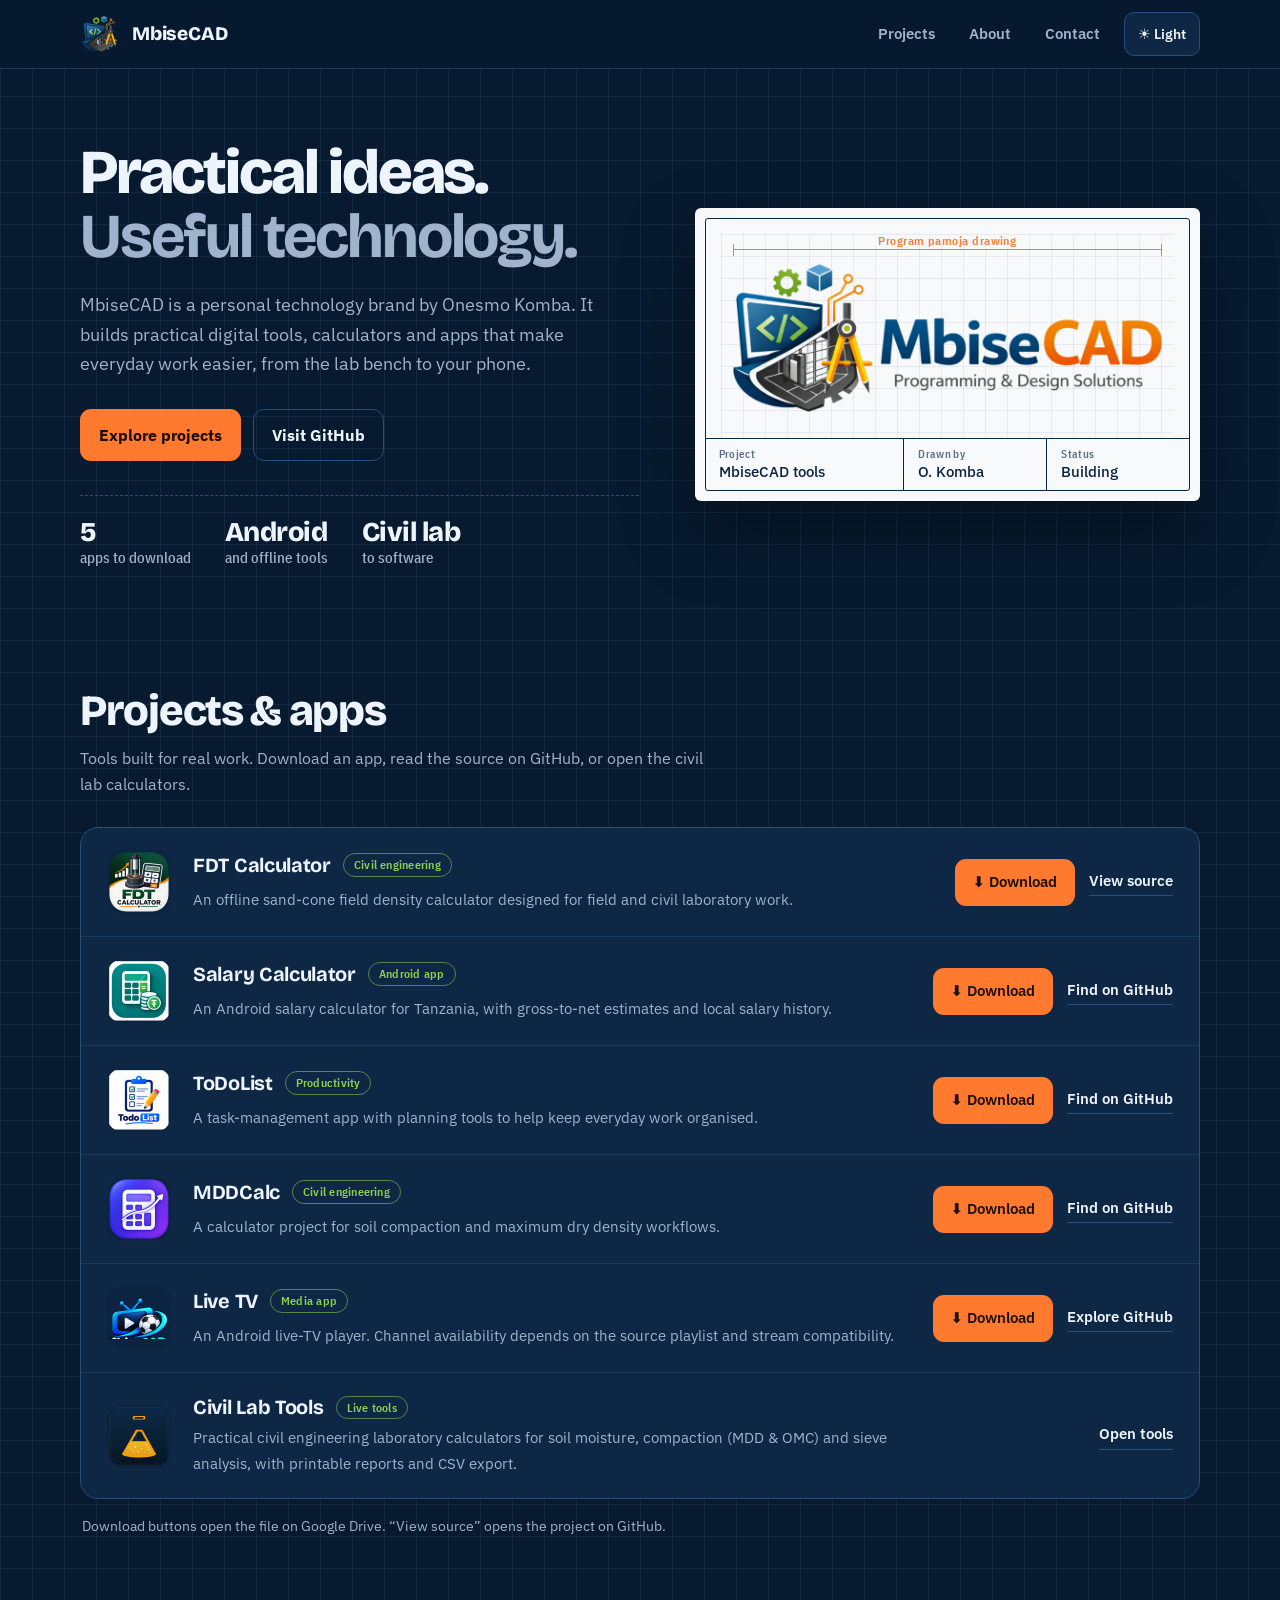
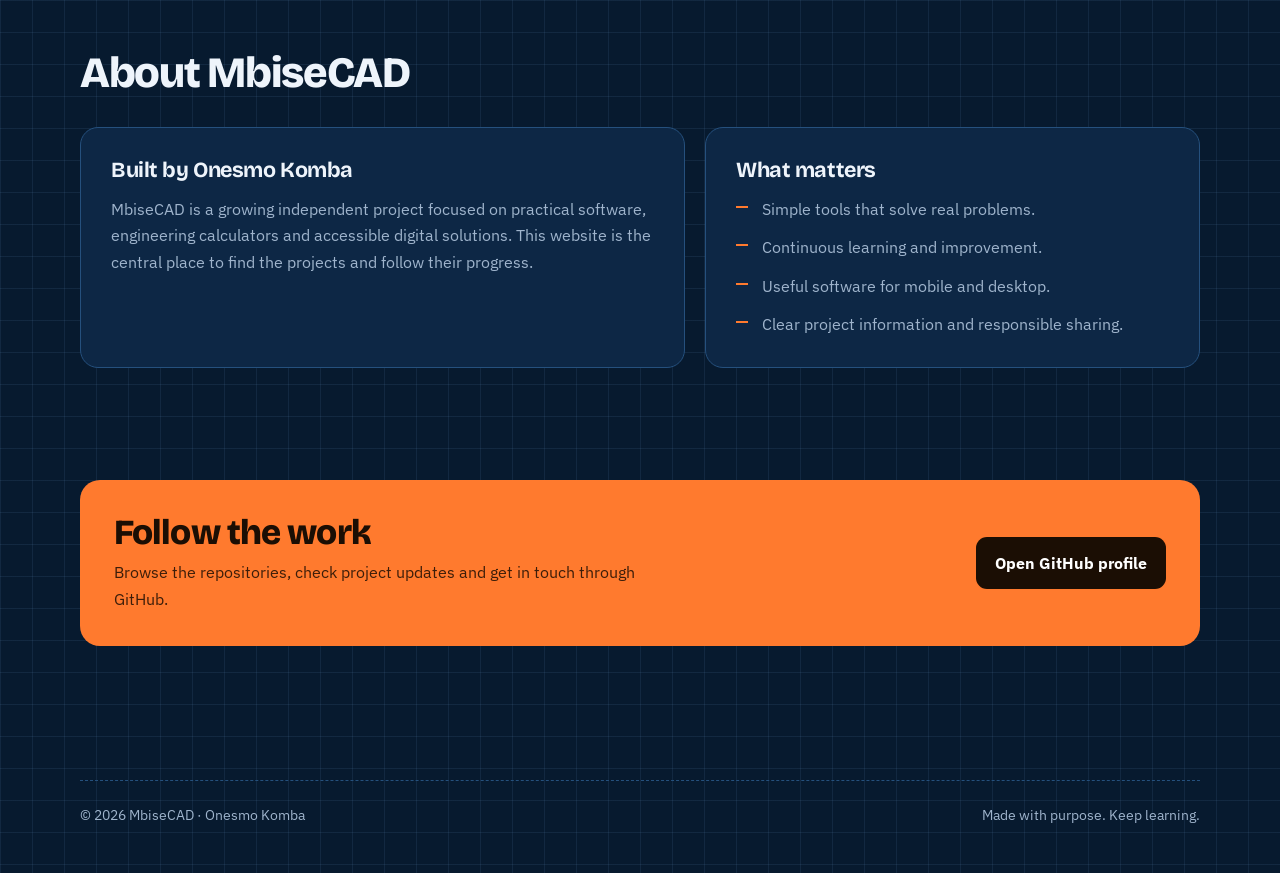
==== commit b1841ece: "Polish the Civil Lab Tools hub and portfolio Auto-count ready and planned tools from the hub cards, " ====
--- a/index.html
+++ b/index.html
@@ -43,14 +43,14 @@
     </section>
 
     <section id="projects">
-      <div class="section-head"><h2>Projects &amp; apps</h2><p>Tools built for real work. Download an app, or read the source on GitHub.</p></div>
+      <div class="section-head"><h2>Projects &amp; apps</h2><p>Tools built for real work. Download an app, read the source on GitHub, or open the civil lab calculators.</p></div>
       <div class="register">
         <article class="project"><div class="project-icon"><img src="icons/fdt-calculator.png" alt="" width="64" height="64" loading="lazy" onerror="this.parentNode.textContent='🧱'"></div><h3>FDT Calculator <span class="tag">Civil engineering</span></h3><p>An offline sand-cone field density calculator designed for field and civil laboratory work.</p><div class="links"><a class="dl" href="https://drive.google.com/file/d/1pfBmaiHFa2_1s1471nV9opbD_p_WuLFt/view?usp=drivesdk" target="_blank" rel="noopener" aria-label="Download FDT Calculator">⬇ Download</a><a class="project-link" href="https://github.com/Onesmo3/FDTCalculator" target="_blank" rel="noopener">View source</a></div></article>
         <article class="project"><div class="project-icon"><img src="icons/salary-calculator.png" alt="" width="64" height="64" loading="lazy" onerror="this.parentNode.textContent='💰'"></div><h3>Salary Calculator <span class="tag">Android app</span></h3><p>An Android salary calculator for Tanzania, with gross-to-net estimates and local salary history.</p><div class="links"><a class="dl" href="https://drive.google.com/file/d/1A5WQy_G2CgaFk5lJ-83B8U-H1wg8xvQA/view?usp=drivesdk" target="_blank" rel="noopener" aria-label="Download Salary Calculator">⬇ Download</a><a class="project-link" href="https://github.com/Onesmo3?tab=repositories" target="_blank" rel="noopener">Find on GitHub</a></div></article>
         <article class="project"><div class="project-icon"><img src="icons/todolist.png" alt="" width="64" height="64" loading="lazy" onerror="this.parentNode.textContent='✅'"></div><h3>ToDoList <span class="tag">Productivity</span></h3><p>A task-management app with planning tools to help keep everyday work organised.</p><div class="links"><a class="dl" href="https://drive.google.com/file/d/1IDmyuLoMqn1oRq9Y16sAUbTruL3OjY_b/view?usp=drivesdk" target="_blank" rel="noopener" aria-label="Download ToDoList">⬇ Download</a><a class="project-link" href="https://github.com/Onesmo3?tab=repositories" target="_blank" rel="noopener">Find on GitHub</a></div></article>
         <article class="project"><div class="project-icon"><img src="icons/mddcalc.png" alt="" width="64" height="64" loading="lazy" onerror="this.parentNode.textContent='📐'"></div><h3>MDDCalc <span class="tag">Civil engineering</span></h3><p>A calculator project for soil compaction and maximum dry density workflows.</p><div class="links"><a class="dl" href="https://drive.google.com/file/d/1bcKDc5vq7shc47YhtPxCBYrmg8pyQi-m/view?usp=drivesdk" target="_blank" rel="noopener" aria-label="Download MDDCalc">⬇ Download</a><a class="project-link" href="https://github.com/Onesmo3?tab=repositories" target="_blank" rel="noopener">Find on GitHub</a></div></article>
         <article class="project"><div class="project-icon"><img src="icons/livetv.png" alt="" width="64" height="64" loading="lazy" onerror="this.parentNode.textContent='📺'"></div><h3>Live TV <span class="tag">Media app</span></h3><p>An Android live-TV player. Channel availability depends on the source playlist and stream compatibility.</p><div class="links"><a class="dl" href="https://drive.google.com/file/d/1sD_qbrTBcD0KZuTK9-Yahp0u1bMCgnyg/view?usp=drivesdk" target="_blank" rel="noopener" aria-label="Download Live TV">⬇ Download</a><a class="project-link" href="https://github.com/Onesmo3?tab=repositories" target="_blank" rel="noopener">Explore GitHub</a></div></article>
-        <article class="project"><div class="project-icon"><img src="icons/civil-lab-tools.png" alt="" width="64" height="64" loading="lazy" onerror="this.parentNode.textContent='🧪'"></div><h3>Civil Lab Tools <span class="tag">In development</span></h3><p>Practical civil engineering laboratory calculators and quality-control utilities for field and laboratory work.</p><div class="links"><a class="project-link" href="civil-lab-tools.html">Open tools</a></div></article>
+        <article class="project"><div class="project-icon"><img src="icons/civil-lab-tools.png" alt="" width="64" height="64" loading="lazy" onerror="this.parentNode.textContent='🧪'"></div><h3>Civil Lab Tools <span class="tag">Live tools</span></h3><p>Practical civil engineering laboratory calculators for soil moisture, compaction (MDD &amp; OMC) and sieve analysis, with printable reports and CSV export.</p><div class="links"><a class="project-link" href="civil-lab-tools.html">Open tools</a></div></article>
       </div>
       <p class="note">Download buttons open the file on Google Drive. “View source” opens the project on GitHub.</p>
     </section>
--- a/assets/shared.css
+++ b/assets/shared.css
@@ -164,10 +164,12 @@
 }
 @media(max-width:560px){
   .wrap{width:min(1120px,100% - 32px)}
-  nav{min-height:60px}
+  nav{min-height:0;padding:10px 0 8px;flex-wrap:wrap;row-gap:8px}
   .brand{font-size:1rem}
   .logo{width:34px;height:34px}
-  .navlink,.theme{font-size:.82rem;padding:8px}
+  .navright{width:100%;flex-wrap:nowrap;justify-content:flex-start;overflow-x:auto;padding-bottom:2px;scrollbar-width:none;-webkit-overflow-scrolling:touch}
+  .navright::-webkit-scrollbar{display:none}
+  .navlink,.theme{font-size:.82rem;padding:8px;flex:0 0 auto;white-space:nowrap}
   .hero{padding:38px 0 18px}
   .grid,.grid-2{grid-template-columns:1fr}
   .fields{grid-template-columns:1fr}
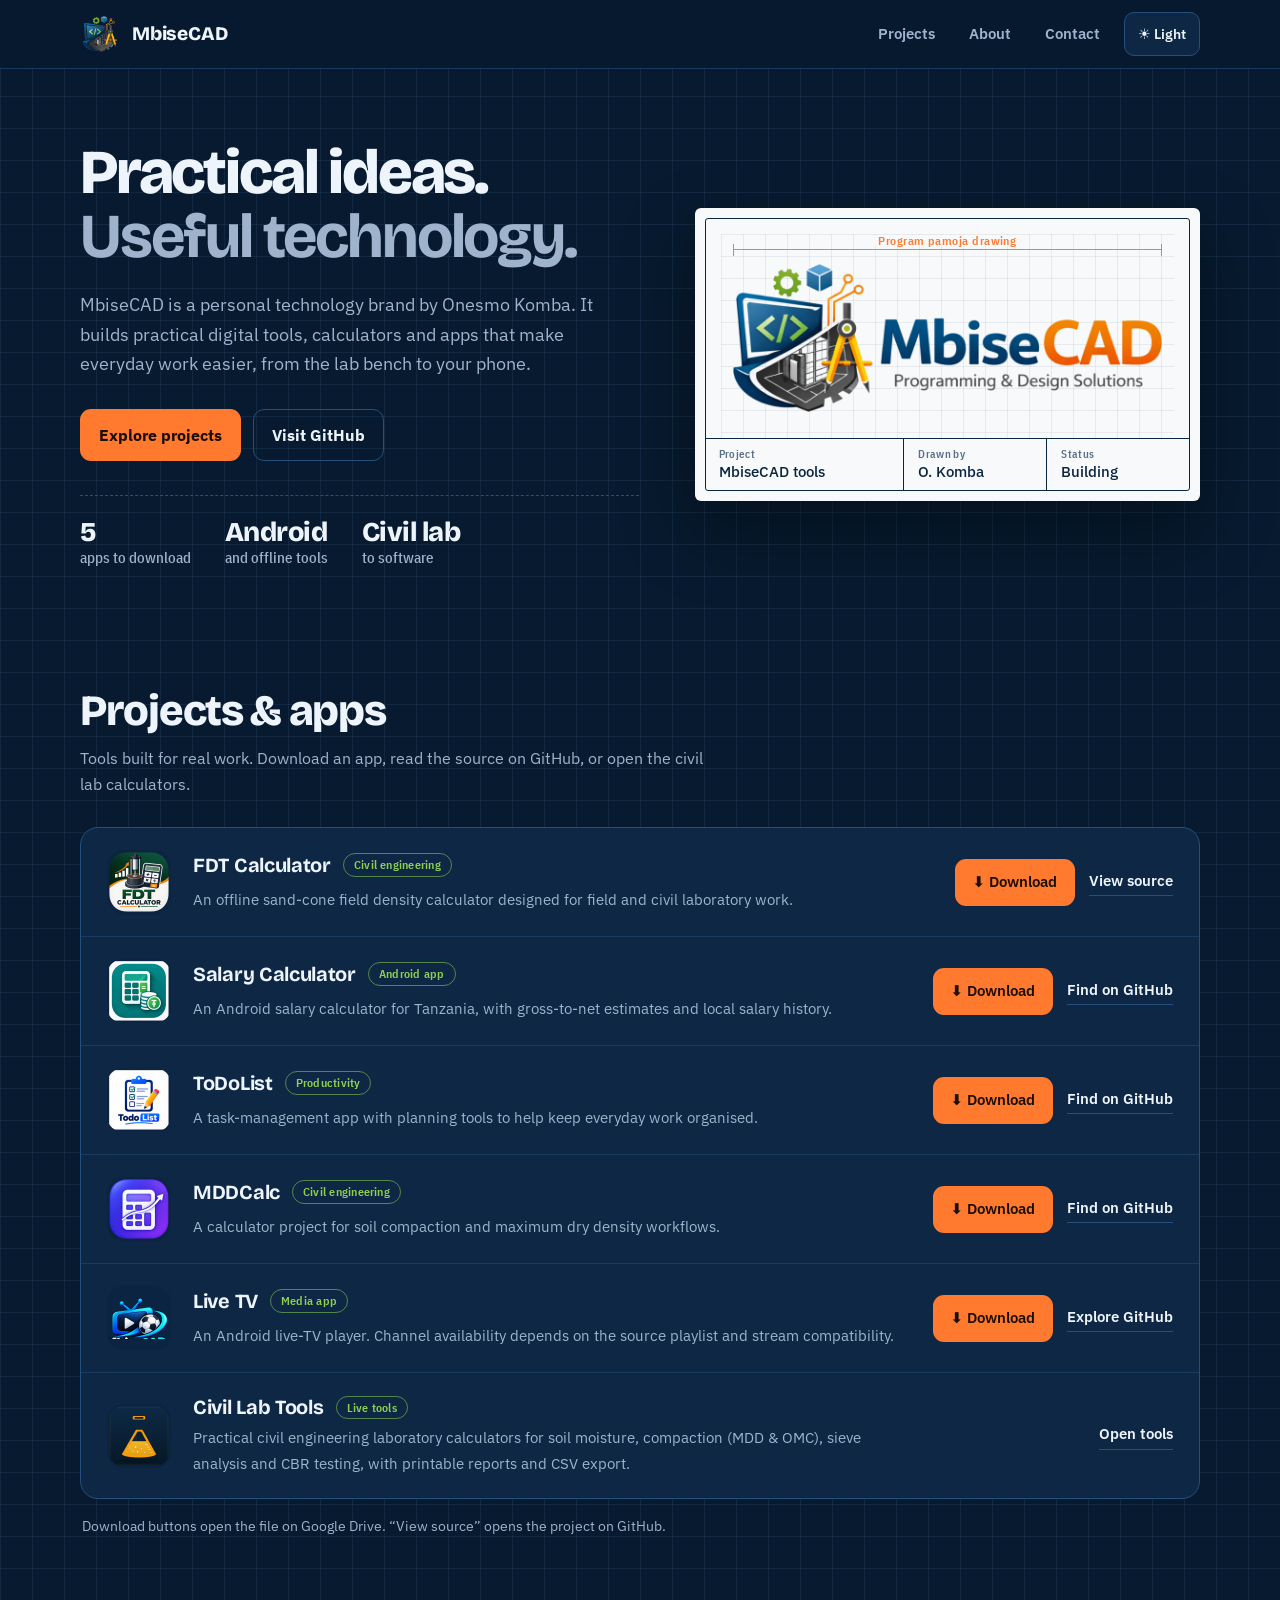
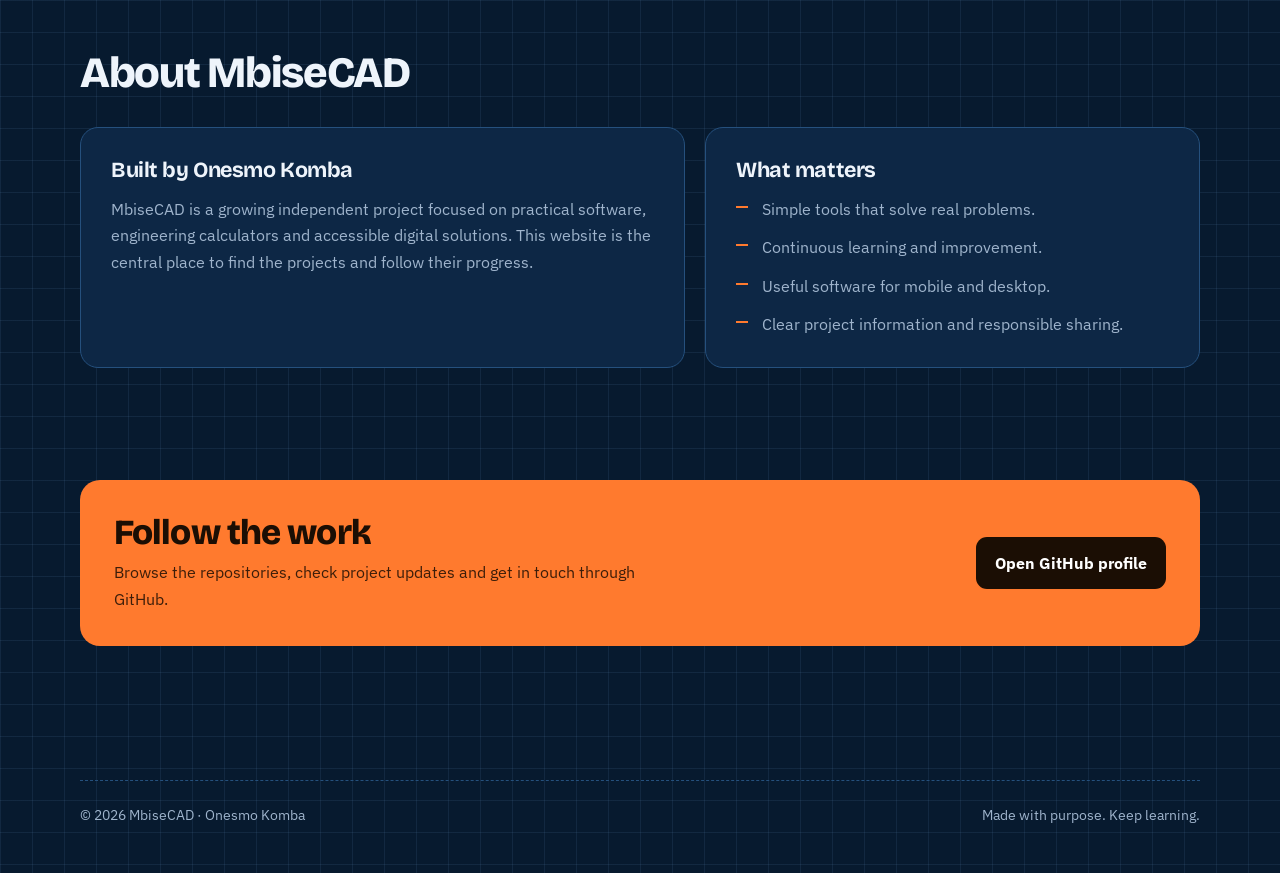
==== commit b9cab306: "Add CBR test calculator from the lab sheet" ====
--- a/index.html
+++ b/index.html
@@ -50,7 +50,7 @@
         <article class="project"><div class="project-icon"><img src="icons/todolist.png" alt="" width="64" height="64" loading="lazy" onerror="this.parentNode.textContent='✅'"></div><h3>ToDoList <span class="tag">Productivity</span></h3><p>A task-management app with planning tools to help keep everyday work organised.</p><div class="links"><a class="dl" href="https://drive.google.com/file/d/1IDmyuLoMqn1oRq9Y16sAUbTruL3OjY_b/view?usp=drivesdk" target="_blank" rel="noopener" aria-label="Download ToDoList">⬇ Download</a><a class="project-link" href="https://github.com/Onesmo3?tab=repositories" target="_blank" rel="noopener">Find on GitHub</a></div></article>
         <article class="project"><div class="project-icon"><img src="icons/mddcalc.png" alt="" width="64" height="64" loading="lazy" onerror="this.parentNode.textContent='📐'"></div><h3>MDDCalc <span class="tag">Civil engineering</span></h3><p>A calculator project for soil compaction and maximum dry density workflows.</p><div class="links"><a class="dl" href="https://drive.google.com/file/d/1bcKDc5vq7shc47YhtPxCBYrmg8pyQi-m/view?usp=drivesdk" target="_blank" rel="noopener" aria-label="Download MDDCalc">⬇ Download</a><a class="project-link" href="https://github.com/Onesmo3?tab=repositories" target="_blank" rel="noopener">Find on GitHub</a></div></article>
         <article class="project"><div class="project-icon"><img src="icons/livetv.png" alt="" width="64" height="64" loading="lazy" onerror="this.parentNode.textContent='📺'"></div><h3>Live TV <span class="tag">Media app</span></h3><p>An Android live-TV player. Channel availability depends on the source playlist and stream compatibility.</p><div class="links"><a class="dl" href="https://drive.google.com/file/d/1sD_qbrTBcD0KZuTK9-Yahp0u1bMCgnyg/view?usp=drivesdk" target="_blank" rel="noopener" aria-label="Download Live TV">⬇ Download</a><a class="project-link" href="https://github.com/Onesmo3?tab=repositories" target="_blank" rel="noopener">Explore GitHub</a></div></article>
-        <article class="project"><div class="project-icon"><img src="icons/civil-lab-tools.png" alt="" width="64" height="64" loading="lazy" onerror="this.parentNode.textContent='🧪'"></div><h3>Civil Lab Tools <span class="tag">Live tools</span></h3><p>Practical civil engineering laboratory calculators for soil moisture, compaction (MDD &amp; OMC) and sieve analysis, with printable reports and CSV export.</p><div class="links"><a class="project-link" href="civil-lab-tools.html">Open tools</a></div></article>
+        <article class="project"><div class="project-icon"><img src="icons/civil-lab-tools.png" alt="" width="64" height="64" loading="lazy" onerror="this.parentNode.textContent='🧪'"></div><h3>Civil Lab Tools <span class="tag">Live tools</span></h3><p>Practical civil engineering laboratory calculators for soil moisture, compaction (MDD &amp; OMC), sieve analysis and CBR testing, with printable reports and CSV export.</p><div class="links"><a class="project-link" href="civil-lab-tools.html">Open tools</a></div></article>
       </div>
       <p class="note">Download buttons open the file on Google Drive. “View source” opens the project on GitHub.</p>
     </section>
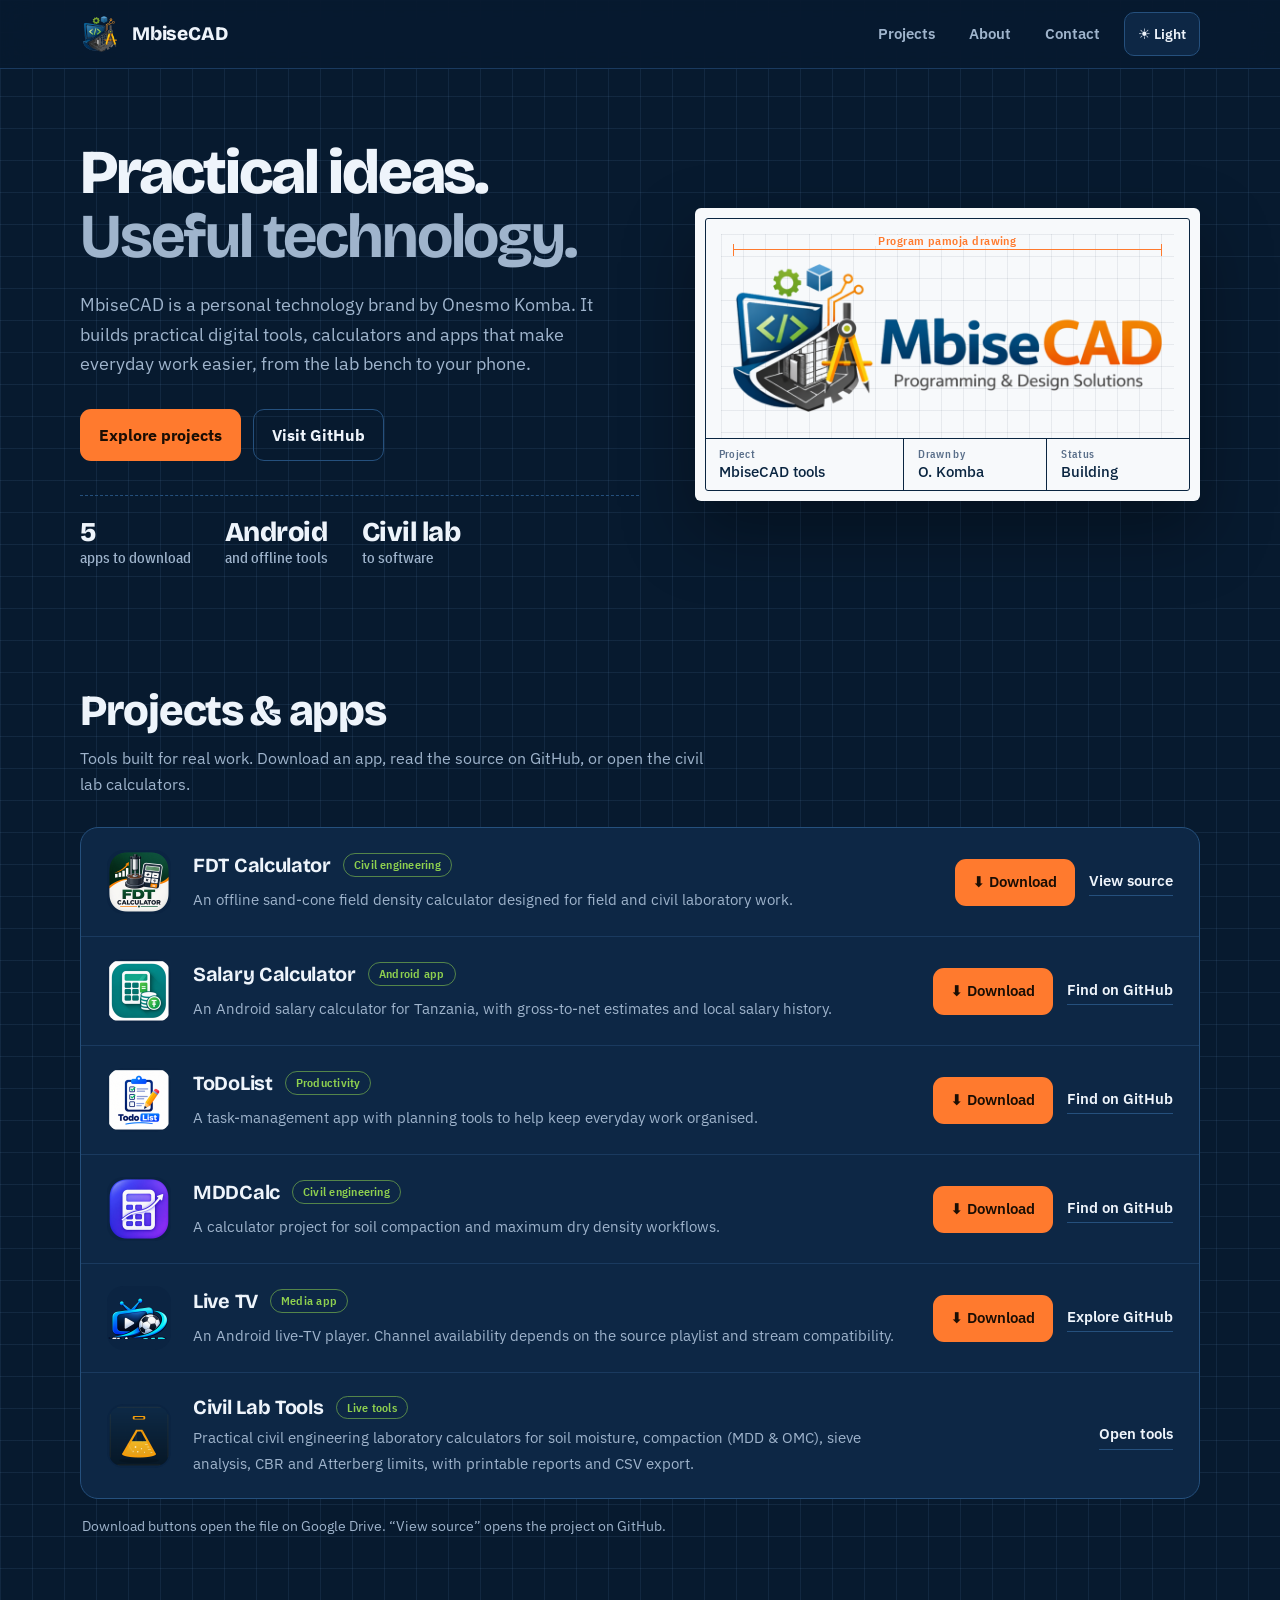
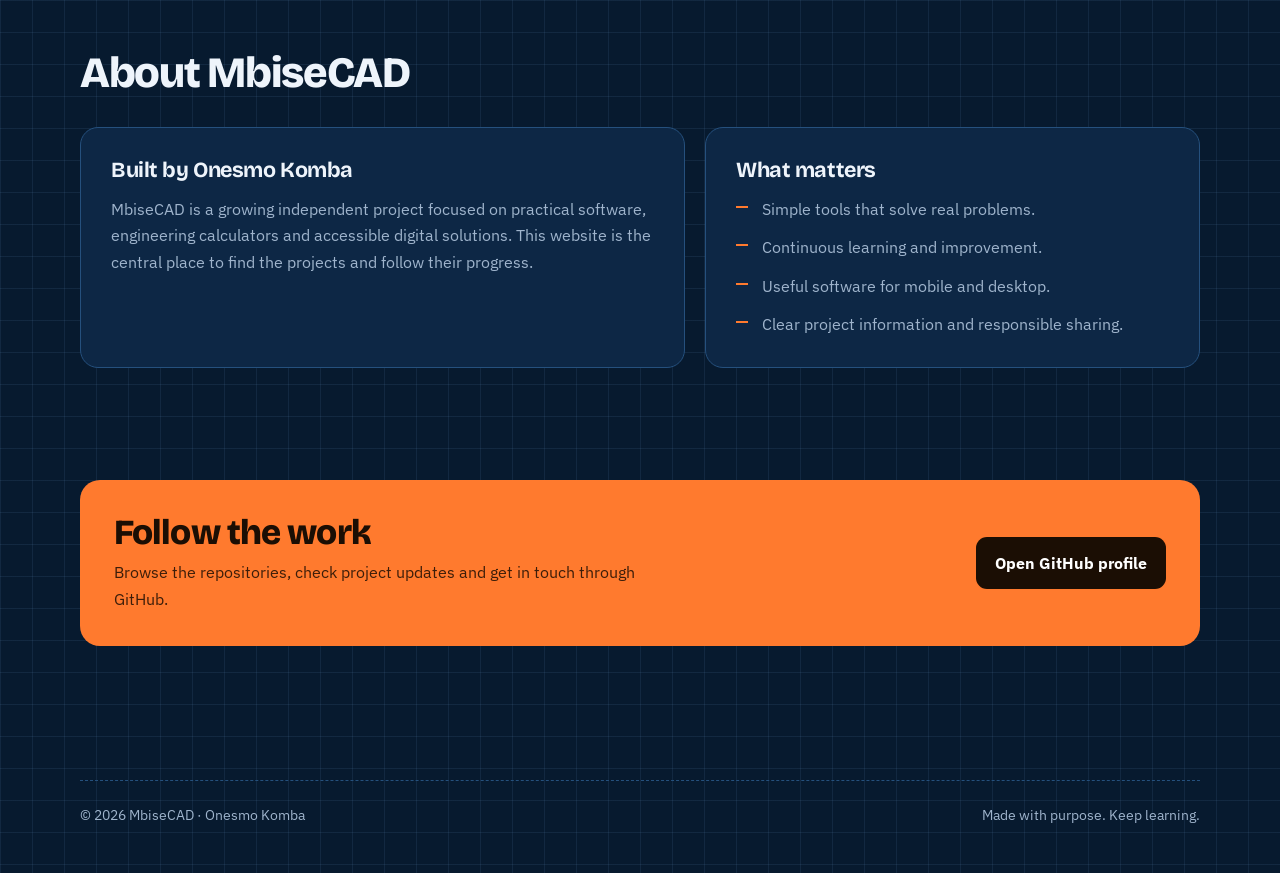
==== commit 37082208: "Add Atterberg limits calculator from the lab sheet" ====
--- a/index.html
+++ b/index.html
@@ -50,7 +50,7 @@
         <article class="project"><div class="project-icon"><img src="icons/todolist.png" alt="" width="64" height="64" loading="lazy" onerror="this.parentNode.textContent='✅'"></div><h3>ToDoList <span class="tag">Productivity</span></h3><p>A task-management app with planning tools to help keep everyday work organised.</p><div class="links"><a class="dl" href="https://drive.google.com/file/d/1IDmyuLoMqn1oRq9Y16sAUbTruL3OjY_b/view?usp=drivesdk" target="_blank" rel="noopener" aria-label="Download ToDoList">⬇ Download</a><a class="project-link" href="https://github.com/Onesmo3?tab=repositories" target="_blank" rel="noopener">Find on GitHub</a></div></article>
         <article class="project"><div class="project-icon"><img src="icons/mddcalc.png" alt="" width="64" height="64" loading="lazy" onerror="this.parentNode.textContent='📐'"></div><h3>MDDCalc <span class="tag">Civil engineering</span></h3><p>A calculator project for soil compaction and maximum dry density workflows.</p><div class="links"><a class="dl" href="https://drive.google.com/file/d/1bcKDc5vq7shc47YhtPxCBYrmg8pyQi-m/view?usp=drivesdk" target="_blank" rel="noopener" aria-label="Download MDDCalc">⬇ Download</a><a class="project-link" href="https://github.com/Onesmo3?tab=repositories" target="_blank" rel="noopener">Find on GitHub</a></div></article>
         <article class="project"><div class="project-icon"><img src="icons/livetv.png" alt="" width="64" height="64" loading="lazy" onerror="this.parentNode.textContent='📺'"></div><h3>Live TV <span class="tag">Media app</span></h3><p>An Android live-TV player. Channel availability depends on the source playlist and stream compatibility.</p><div class="links"><a class="dl" href="https://drive.google.com/file/d/1sD_qbrTBcD0KZuTK9-Yahp0u1bMCgnyg/view?usp=drivesdk" target="_blank" rel="noopener" aria-label="Download Live TV">⬇ Download</a><a class="project-link" href="https://github.com/Onesmo3?tab=repositories" target="_blank" rel="noopener">Explore GitHub</a></div></article>
-        <article class="project"><div class="project-icon"><img src="icons/civil-lab-tools.png" alt="" width="64" height="64" loading="lazy" onerror="this.parentNode.textContent='🧪'"></div><h3>Civil Lab Tools <span class="tag">Live tools</span></h3><p>Practical civil engineering laboratory calculators for soil moisture, compaction (MDD &amp; OMC), sieve analysis and CBR testing, with printable reports and CSV export.</p><div class="links"><a class="project-link" href="civil-lab-tools.html">Open tools</a></div></article>
+        <article class="project"><div class="project-icon"><img src="icons/civil-lab-tools.png" alt="" width="64" height="64" loading="lazy" onerror="this.parentNode.textContent='🧪'"></div><h3>Civil Lab Tools <span class="tag">Live tools</span></h3><p>Practical civil engineering laboratory calculators for soil moisture, compaction (MDD &amp; OMC), sieve analysis, CBR and Atterberg limits, with printable reports and CSV export.</p><div class="links"><a class="project-link" href="civil-lab-tools.html">Open tools</a></div></article>
       </div>
       <p class="note">Download buttons open the file on Google Drive. “View source” opens the project on GitHub.</p>
     </section>
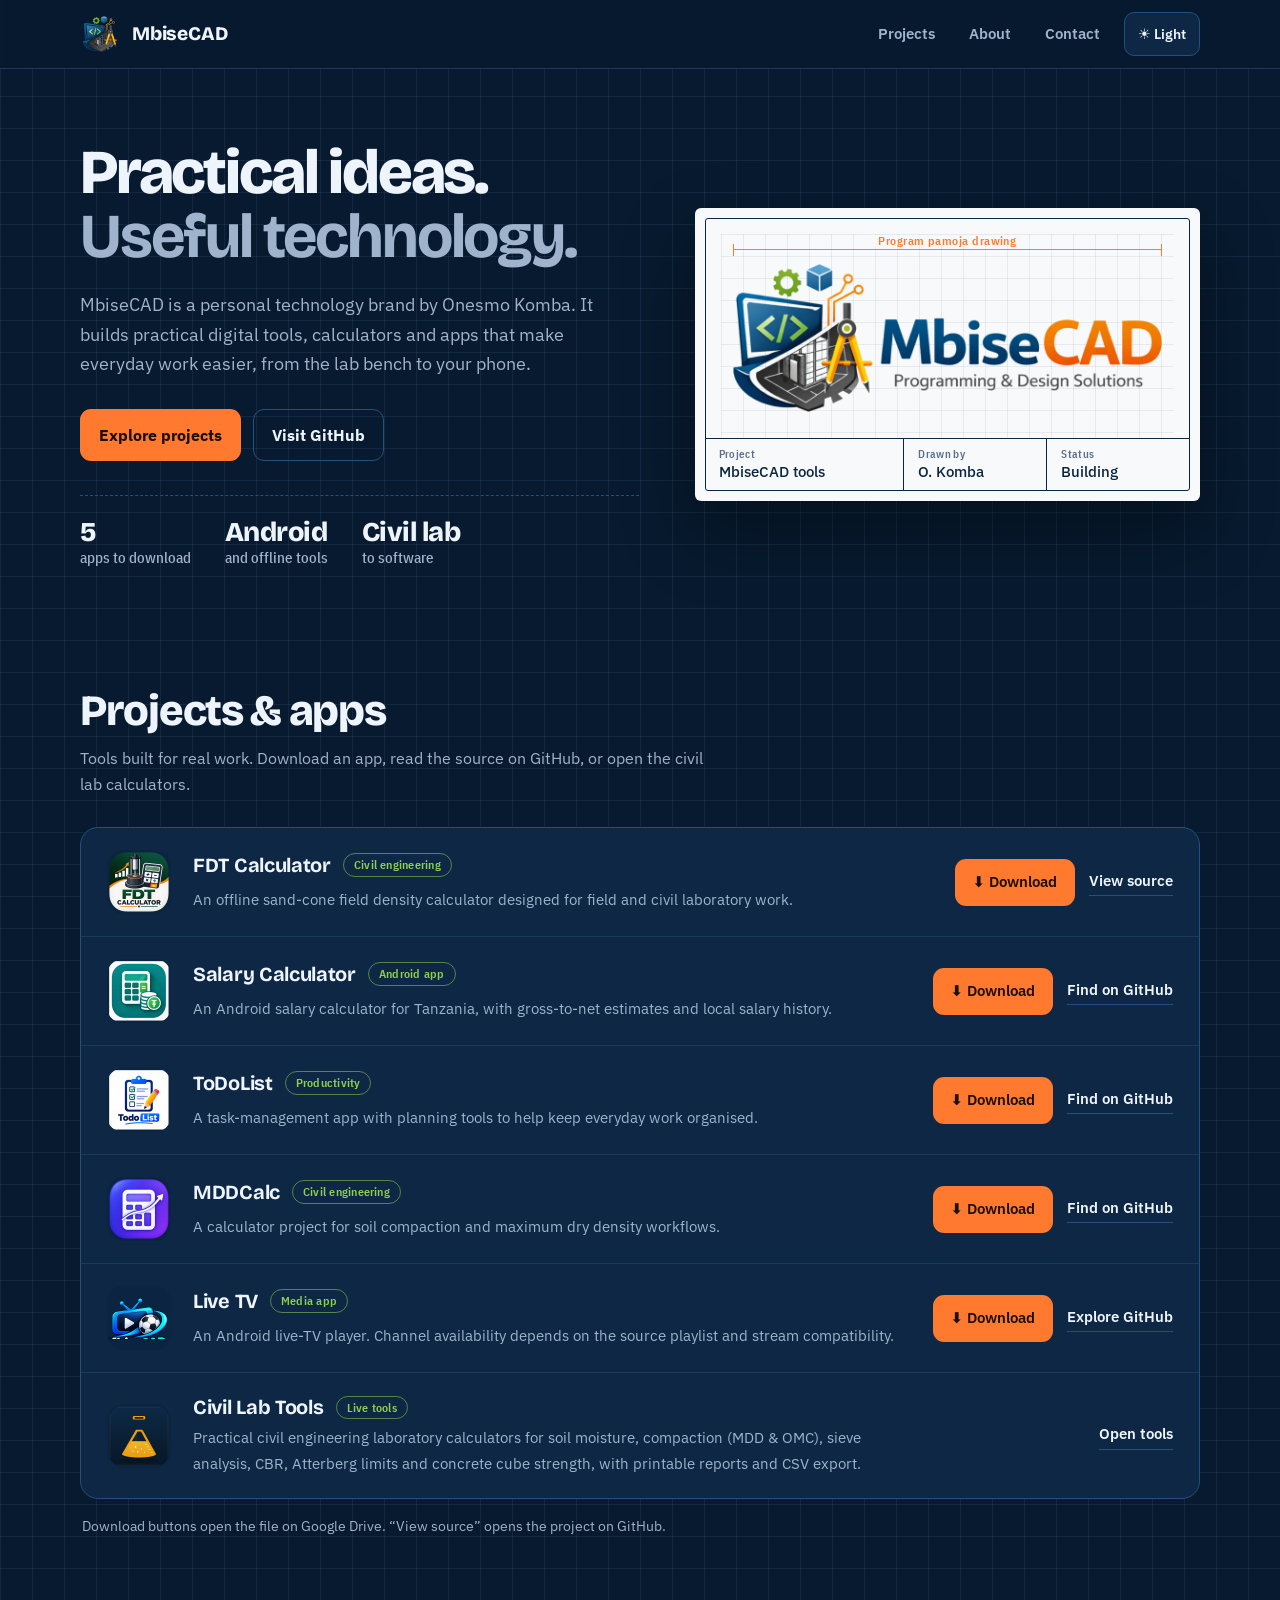
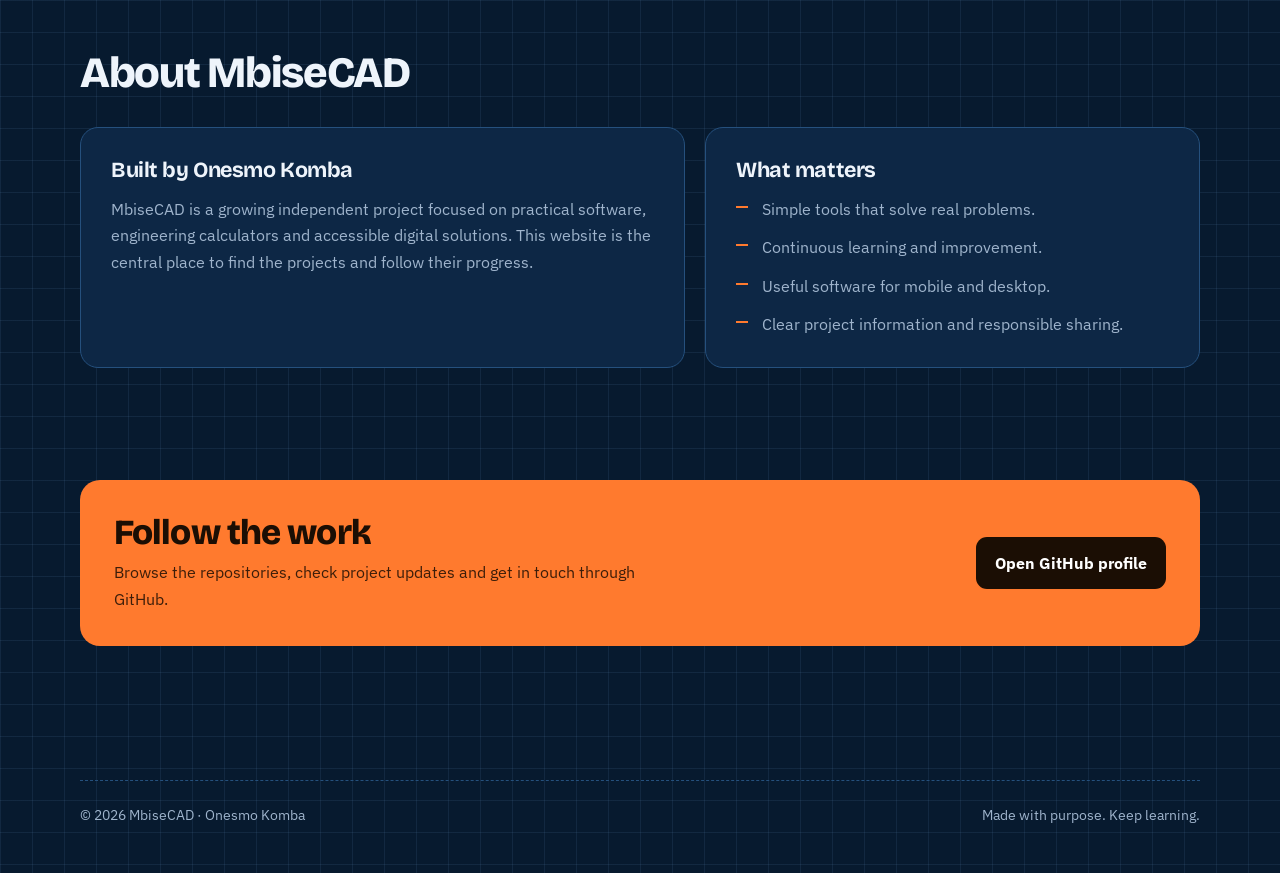
==== commit 6461f96c: "Add cube compressive strength calculator from the concrete cube report sheet" ====
--- a/index.html
+++ b/index.html
@@ -50,7 +50,7 @@
         <article class="project"><div class="project-icon"><img src="icons/todolist.png" alt="" width="64" height="64" loading="lazy" onerror="this.parentNode.textContent='✅'"></div><h3>ToDoList <span class="tag">Productivity</span></h3><p>A task-management app with planning tools to help keep everyday work organised.</p><div class="links"><a class="dl" href="https://drive.google.com/file/d/1IDmyuLoMqn1oRq9Y16sAUbTruL3OjY_b/view?usp=drivesdk" target="_blank" rel="noopener" aria-label="Download ToDoList">⬇ Download</a><a class="project-link" href="https://github.com/Onesmo3?tab=repositories" target="_blank" rel="noopener">Find on GitHub</a></div></article>
         <article class="project"><div class="project-icon"><img src="icons/mddcalc.png" alt="" width="64" height="64" loading="lazy" onerror="this.parentNode.textContent='📐'"></div><h3>MDDCalc <span class="tag">Civil engineering</span></h3><p>A calculator project for soil compaction and maximum dry density workflows.</p><div class="links"><a class="dl" href="https://drive.google.com/file/d/1bcKDc5vq7shc47YhtPxCBYrmg8pyQi-m/view?usp=drivesdk" target="_blank" rel="noopener" aria-label="Download MDDCalc">⬇ Download</a><a class="project-link" href="https://github.com/Onesmo3?tab=repositories" target="_blank" rel="noopener">Find on GitHub</a></div></article>
         <article class="project"><div class="project-icon"><img src="icons/livetv.png" alt="" width="64" height="64" loading="lazy" onerror="this.parentNode.textContent='📺'"></div><h3>Live TV <span class="tag">Media app</span></h3><p>An Android live-TV player. Channel availability depends on the source playlist and stream compatibility.</p><div class="links"><a class="dl" href="https://drive.google.com/file/d/1sD_qbrTBcD0KZuTK9-Yahp0u1bMCgnyg/view?usp=drivesdk" target="_blank" rel="noopener" aria-label="Download Live TV">⬇ Download</a><a class="project-link" href="https://github.com/Onesmo3?tab=repositories" target="_blank" rel="noopener">Explore GitHub</a></div></article>
-        <article class="project"><div class="project-icon"><img src="icons/civil-lab-tools.png" alt="" width="64" height="64" loading="lazy" onerror="this.parentNode.textContent='🧪'"></div><h3>Civil Lab Tools <span class="tag">Live tools</span></h3><p>Practical civil engineering laboratory calculators for soil moisture, compaction (MDD &amp; OMC), sieve analysis, CBR and Atterberg limits, with printable reports and CSV export.</p><div class="links"><a class="project-link" href="civil-lab-tools.html">Open tools</a></div></article>
+        <article class="project"><div class="project-icon"><img src="icons/civil-lab-tools.png" alt="" width="64" height="64" loading="lazy" onerror="this.parentNode.textContent='🧪'"></div><h3>Civil Lab Tools <span class="tag">Live tools</span></h3><p>Practical civil engineering laboratory calculators for soil moisture, compaction (MDD &amp; OMC), sieve analysis, CBR, Atterberg limits and concrete cube strength, with printable reports and CSV export.</p><div class="links"><a class="project-link" href="civil-lab-tools.html">Open tools</a></div></article>
       </div>
       <p class="note">Download buttons open the file on Google Drive. “View source” opens the project on GitHub.</p>
     </section>
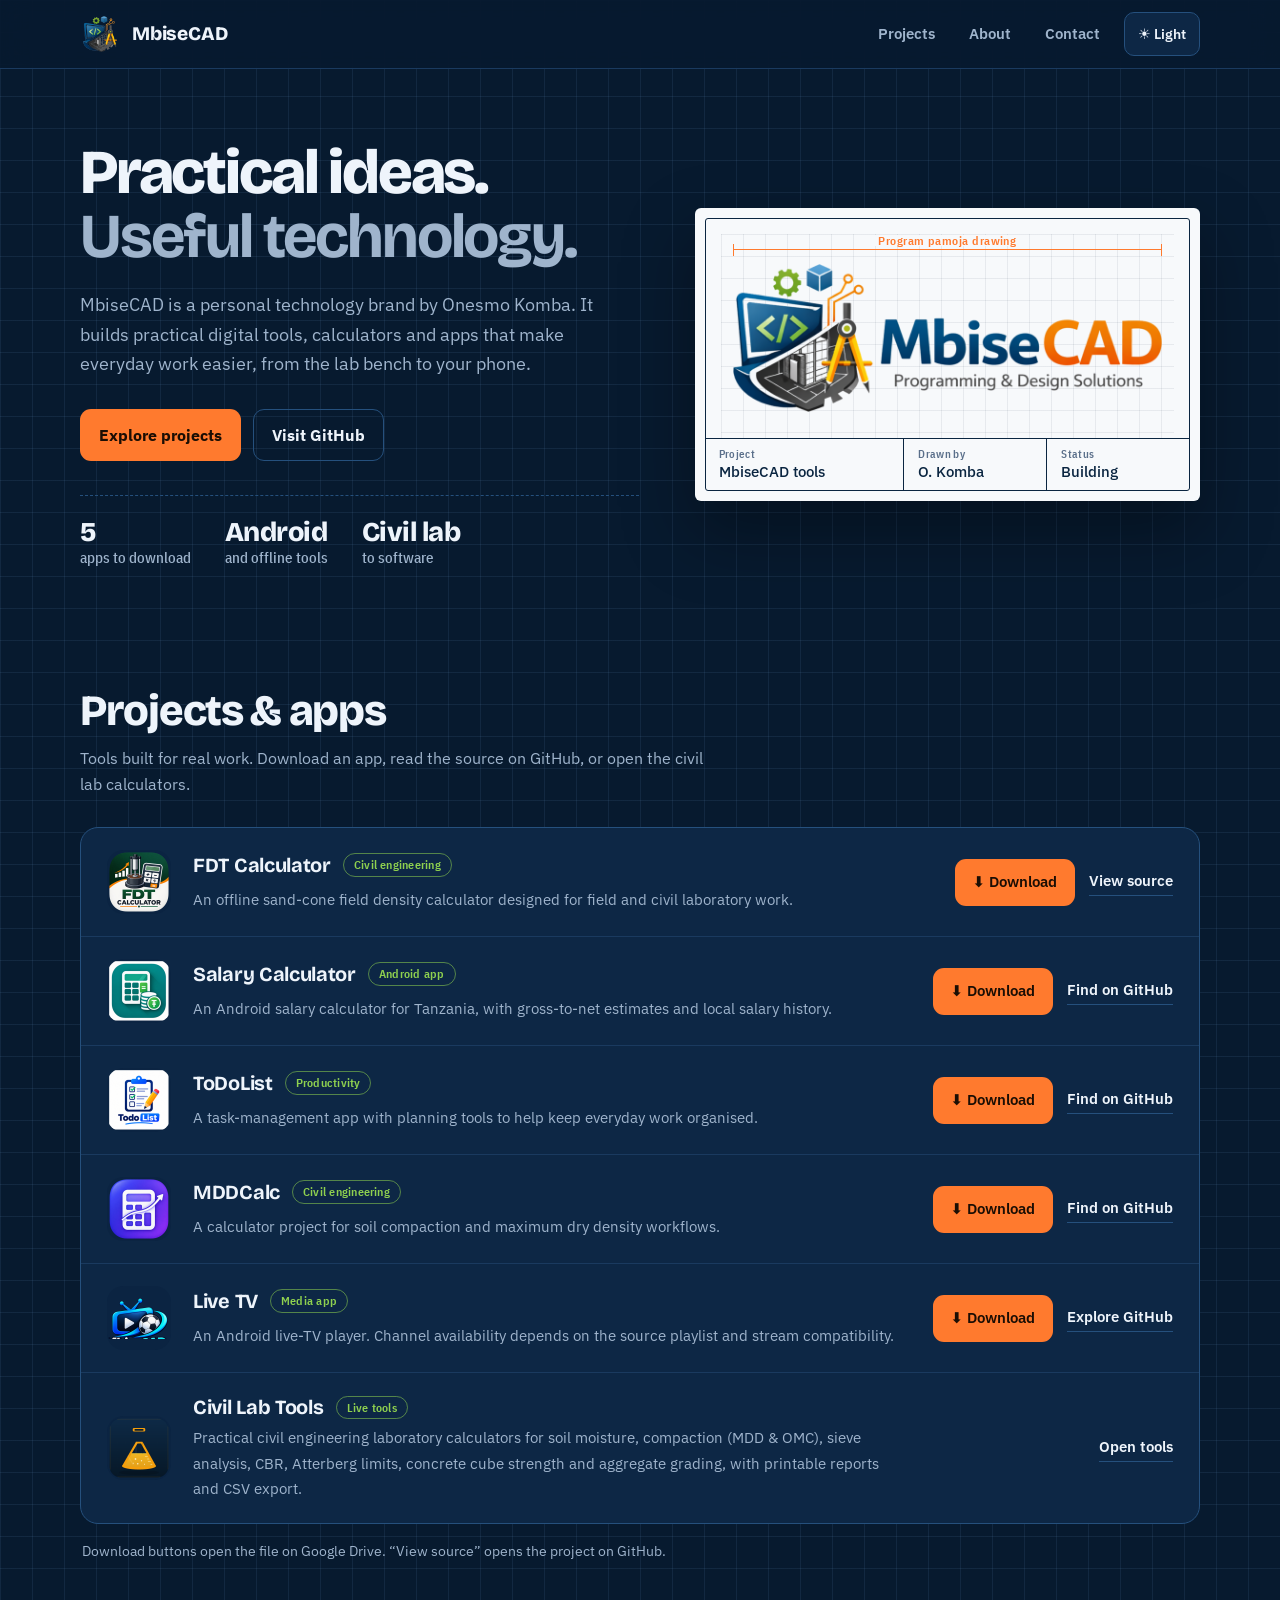
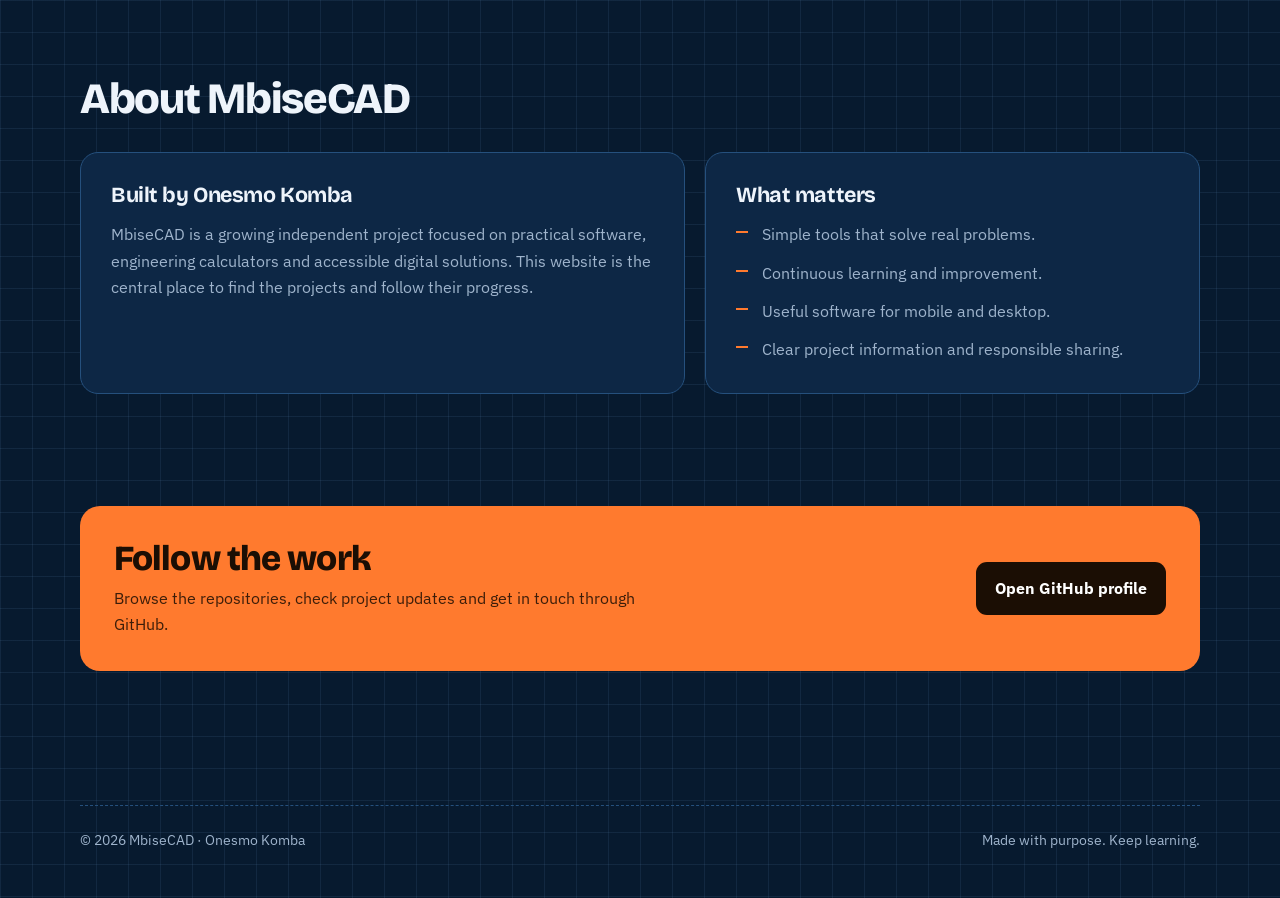
==== commit ca7c8173: "Add aggregate grading calculator from the laboratory sieve sheets" ====
--- a/index.html
+++ b/index.html
@@ -50,7 +50,7 @@
         <article class="project"><div class="project-icon"><img src="icons/todolist.png" alt="" width="64" height="64" loading="lazy" onerror="this.parentNode.textContent='✅'"></div><h3>ToDoList <span class="tag">Productivity</span></h3><p>A task-management app with planning tools to help keep everyday work organised.</p><div class="links"><a class="dl" href="https://drive.google.com/file/d/1IDmyuLoMqn1oRq9Y16sAUbTruL3OjY_b/view?usp=drivesdk" target="_blank" rel="noopener" aria-label="Download ToDoList">⬇ Download</a><a class="project-link" href="https://github.com/Onesmo3?tab=repositories" target="_blank" rel="noopener">Find on GitHub</a></div></article>
         <article class="project"><div class="project-icon"><img src="icons/mddcalc.png" alt="" width="64" height="64" loading="lazy" onerror="this.parentNode.textContent='📐'"></div><h3>MDDCalc <span class="tag">Civil engineering</span></h3><p>A calculator project for soil compaction and maximum dry density workflows.</p><div class="links"><a class="dl" href="https://drive.google.com/file/d/1bcKDc5vq7shc47YhtPxCBYrmg8pyQi-m/view?usp=drivesdk" target="_blank" rel="noopener" aria-label="Download MDDCalc">⬇ Download</a><a class="project-link" href="https://github.com/Onesmo3?tab=repositories" target="_blank" rel="noopener">Find on GitHub</a></div></article>
         <article class="project"><div class="project-icon"><img src="icons/livetv.png" alt="" width="64" height="64" loading="lazy" onerror="this.parentNode.textContent='📺'"></div><h3>Live TV <span class="tag">Media app</span></h3><p>An Android live-TV player. Channel availability depends on the source playlist and stream compatibility.</p><div class="links"><a class="dl" href="https://drive.google.com/file/d/1sD_qbrTBcD0KZuTK9-Yahp0u1bMCgnyg/view?usp=drivesdk" target="_blank" rel="noopener" aria-label="Download Live TV">⬇ Download</a><a class="project-link" href="https://github.com/Onesmo3?tab=repositories" target="_blank" rel="noopener">Explore GitHub</a></div></article>
-        <article class="project"><div class="project-icon"><img src="icons/civil-lab-tools.png" alt="" width="64" height="64" loading="lazy" onerror="this.parentNode.textContent='🧪'"></div><h3>Civil Lab Tools <span class="tag">Live tools</span></h3><p>Practical civil engineering laboratory calculators for soil moisture, compaction (MDD &amp; OMC), sieve analysis, CBR, Atterberg limits and concrete cube strength, with printable reports and CSV export.</p><div class="links"><a class="project-link" href="civil-lab-tools.html">Open tools</a></div></article>
+        <article class="project"><div class="project-icon"><img src="icons/civil-lab-tools.png" alt="" width="64" height="64" loading="lazy" onerror="this.parentNode.textContent='🧪'"></div><h3>Civil Lab Tools <span class="tag">Live tools</span></h3><p>Practical civil engineering laboratory calculators for soil moisture, compaction (MDD &amp; OMC), sieve analysis, CBR, Atterberg limits, concrete cube strength and aggregate grading, with printable reports and CSV export.</p><div class="links"><a class="project-link" href="civil-lab-tools.html">Open tools</a></div></article>
       </div>
       <p class="note">Download buttons open the file on Google Drive. “View source” opens the project on GitHub.</p>
     </section>
